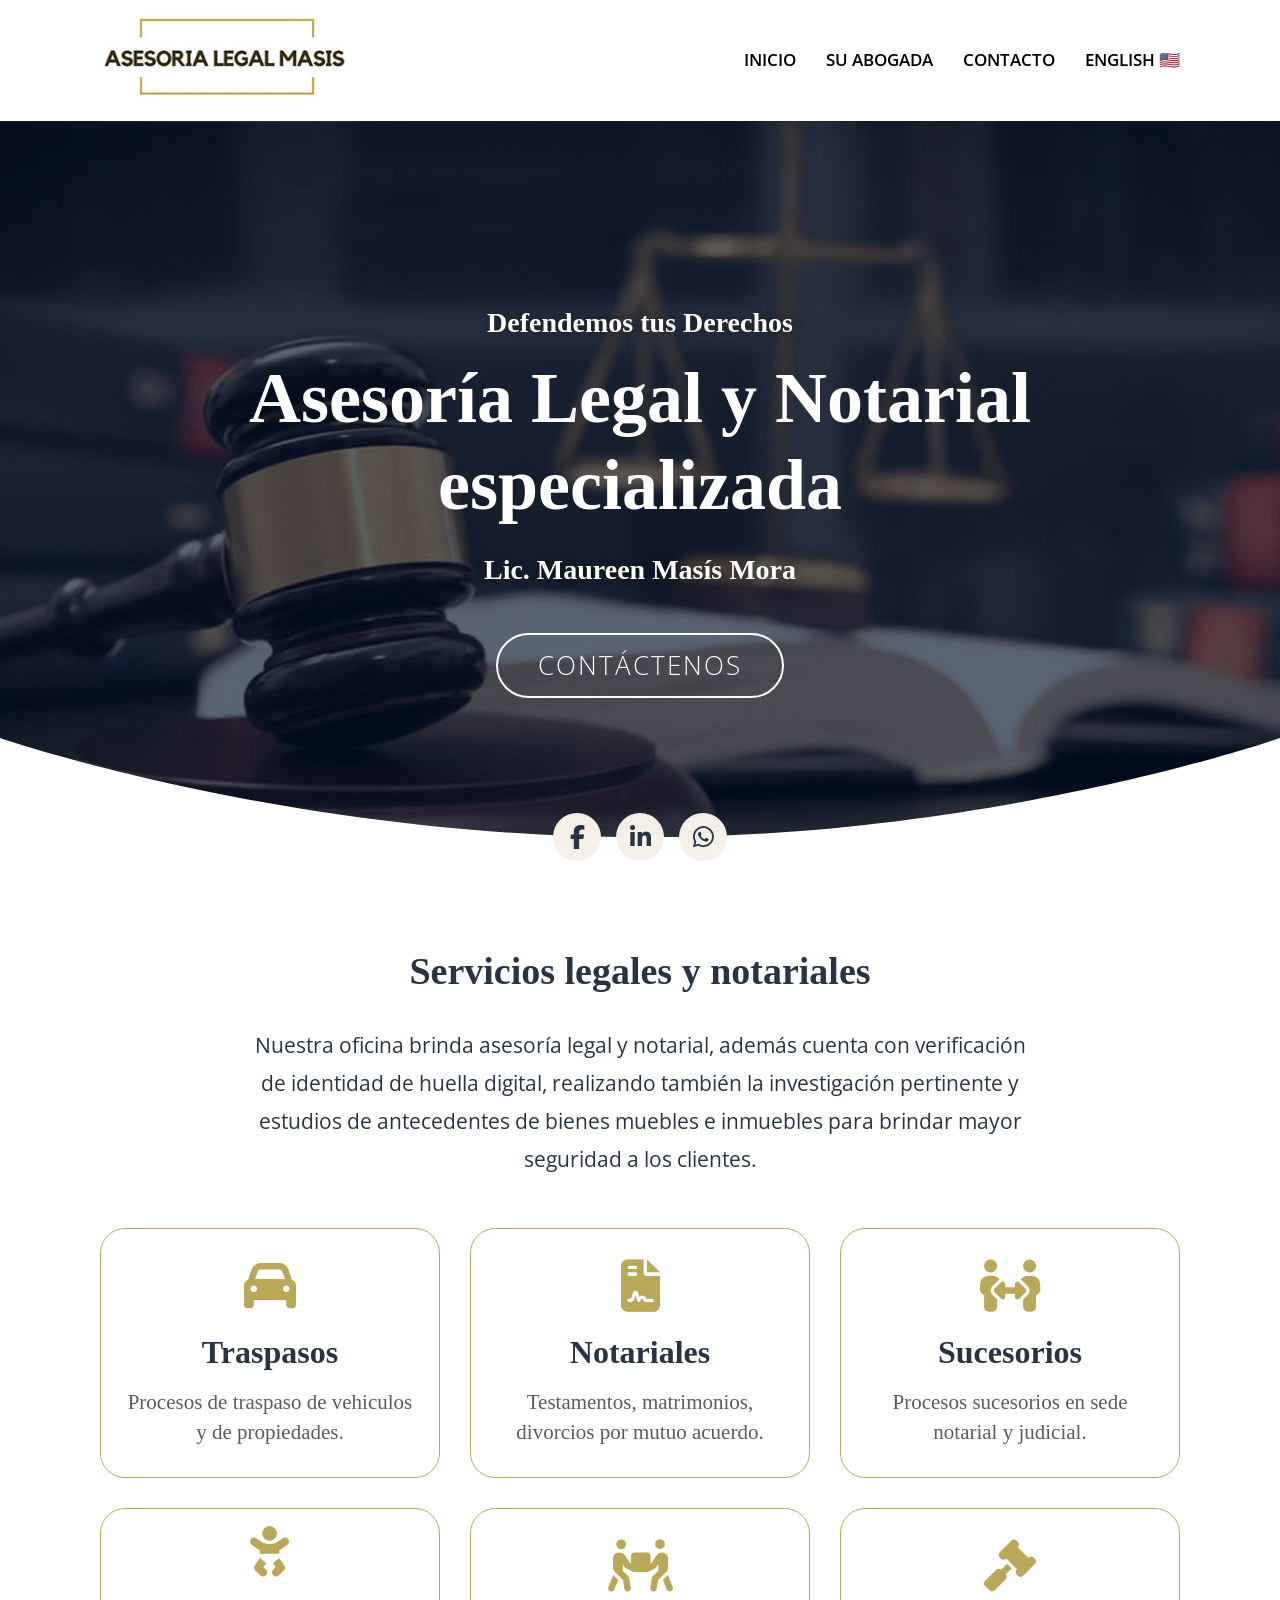
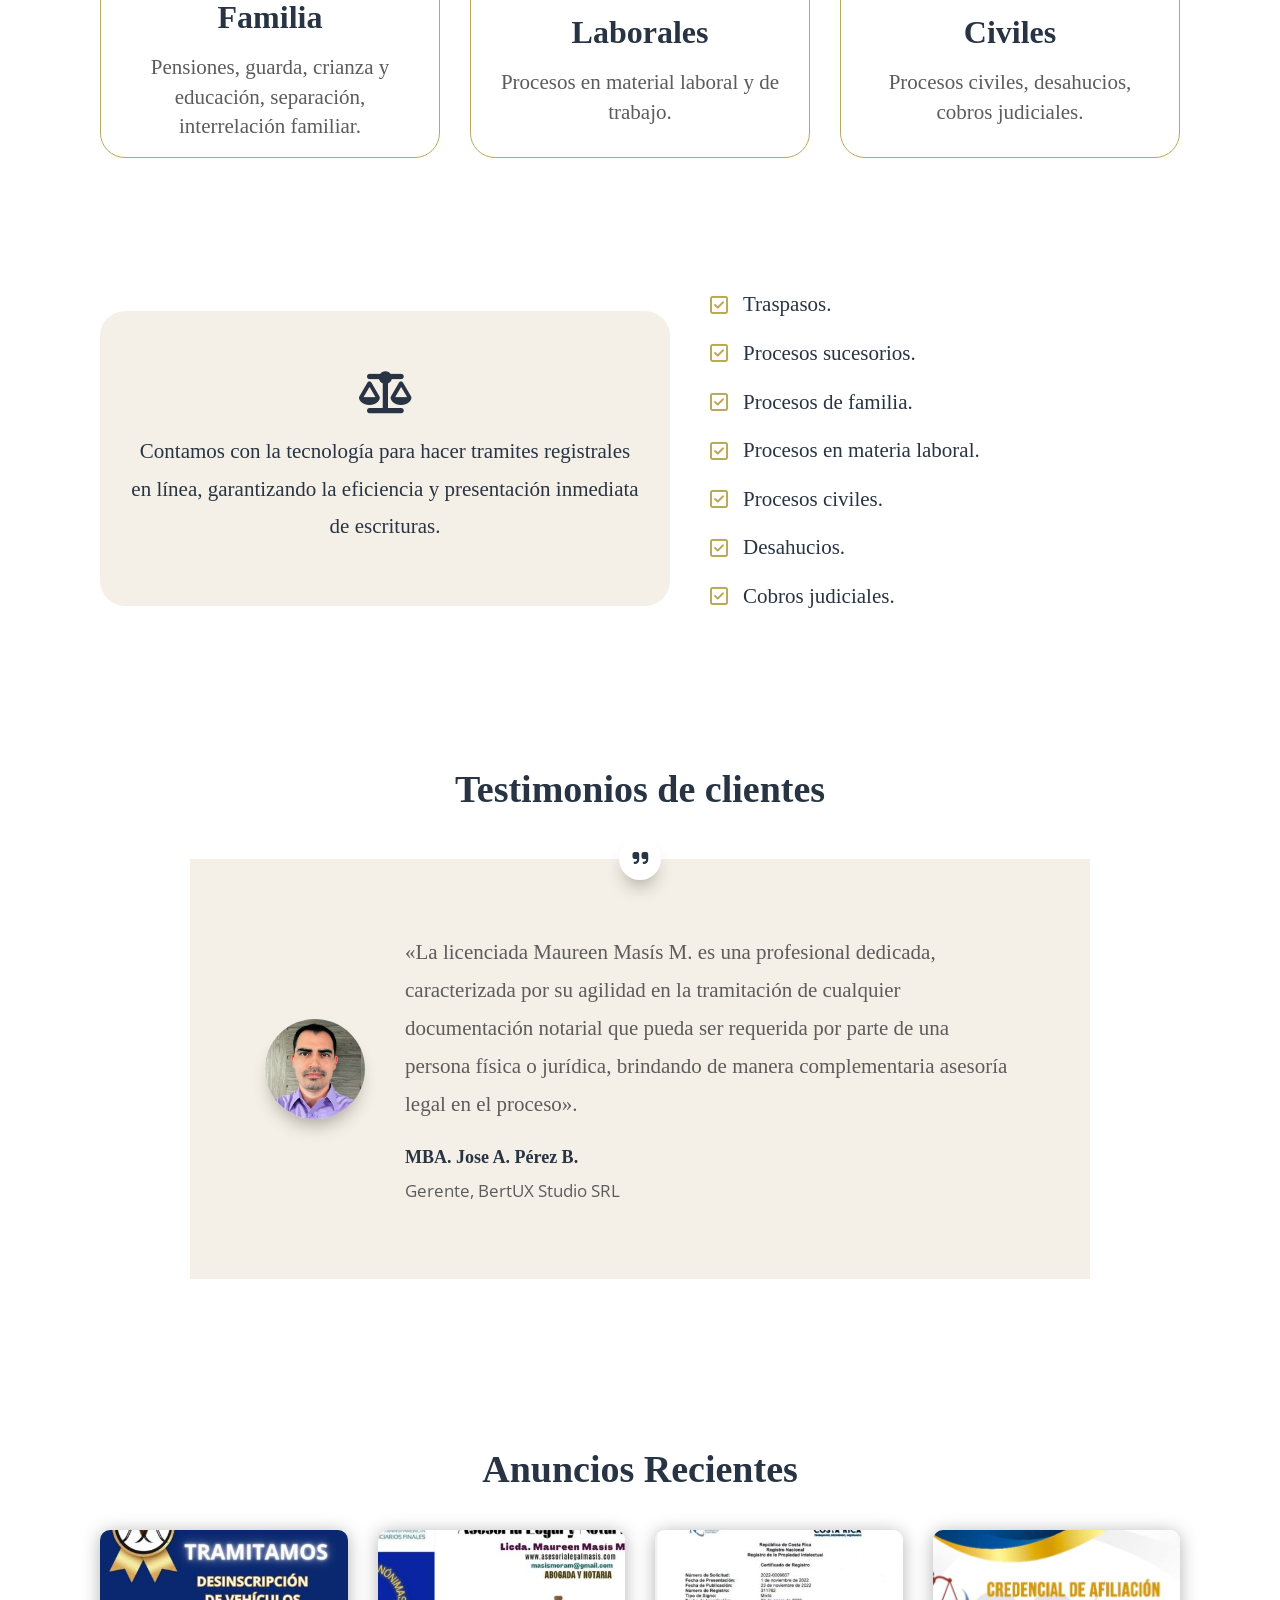
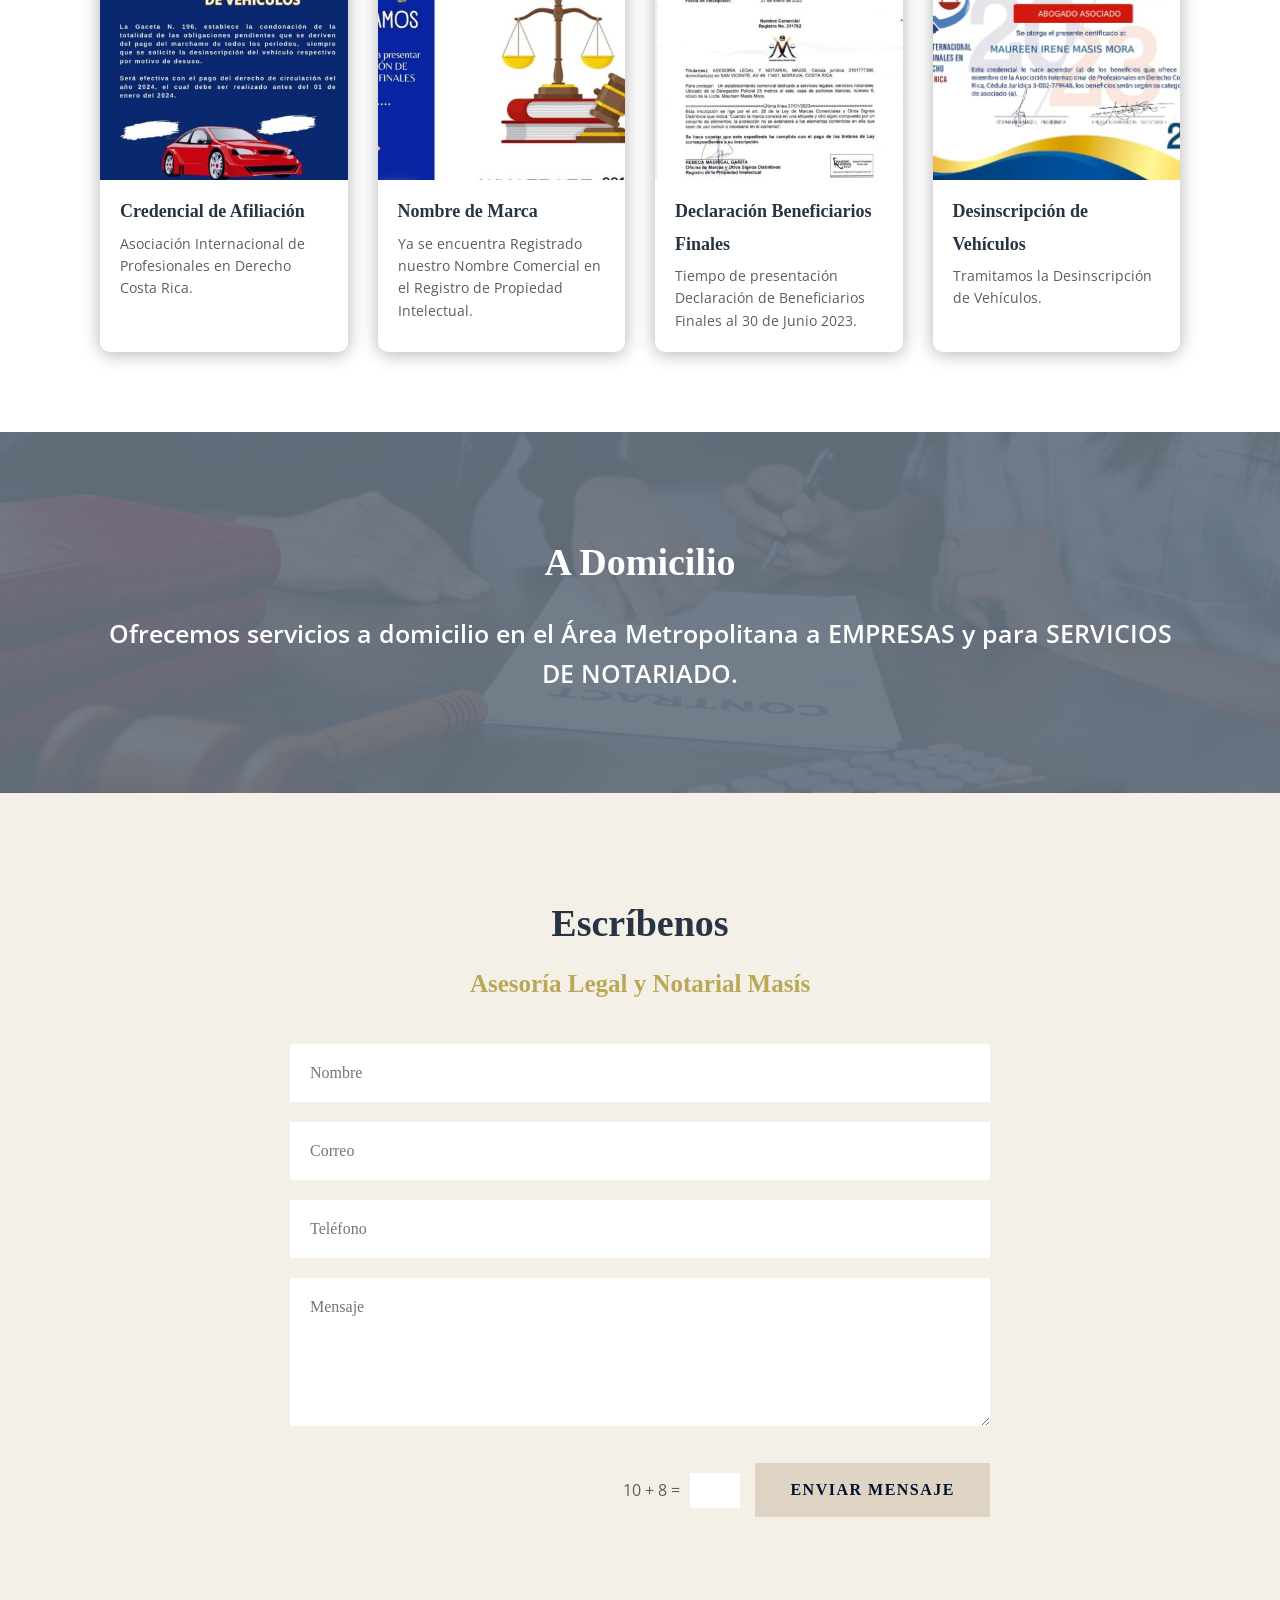
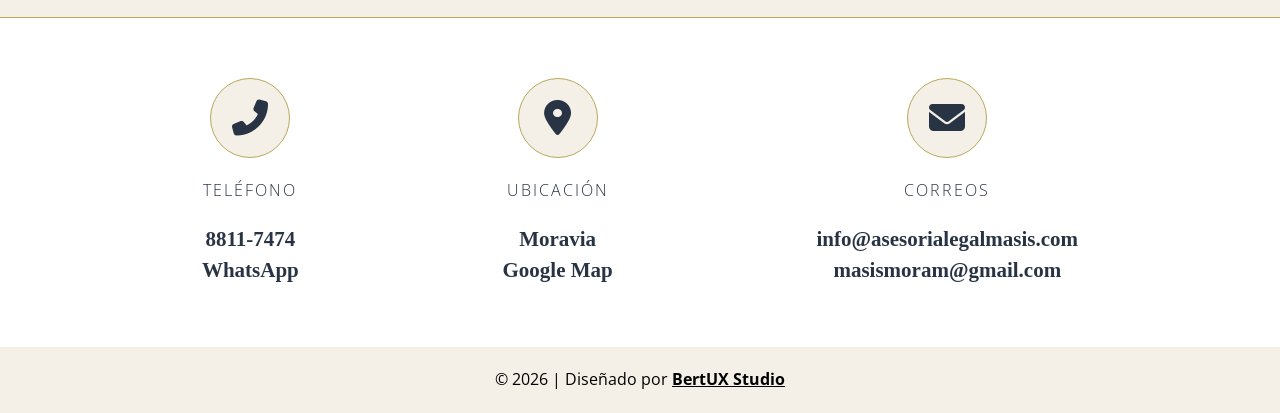
==== index.html @ 52bde2b3 "Add files via upload" ====
<!DOCTYPE html>

<html lang="es">

<head>
  <meta charset="utf-8" />
  <meta content="width=device-width, initial-scale=1.0" name="viewport" />
  <title>Asesoría Legal y Notarial Masís</title>
  <!-- Google Fonts -->
  <link href="https://fonts.googleapis.com" rel="preconnect" />
  <link crossorigin="" href="https://fonts.gstatic.com" rel="preconnect" />
  <link
    href="https://fonts.googleapis.com/css2?family=Georgia:ital,wght@0,400;0,700;1,400&amp;family=Open+Sans:wght@300;400;600;700&amp;display=swap"
    rel="stylesheet" />
  <!-- FontAwesome -->
  <link href="https://cdnjs.cloudflare.com/ajax/libs/font-awesome/6.4.0/css/all.min.css" rel="stylesheet" />
  <!-- Custom CSS -->
  <link href="css/style.css?v=2.0" rel="stylesheet" />
</head>

<body class="lang-active-es">
  <header class="site-header">
    <div class="container header-container">
      <a class="logo" href="#">
        <img alt="Logo Asesoría Legal Masís" src="assets/logo_menu.png" />
      </a>
      <button class="mobile-menu-toggle"><i class="fas fa-bars"></i></button>
      <nav class="main-nav">
        <ul>
          <li><a class="lang-es" href="index.html">INICIO</a><a class="lang-en" href="index.html"
              style="display:none;">HOME</a></li>
          <li><a class="lang-es" href="abogados.html">SU ABOGADA</a><a class="lang-en" href="abogados.html"
              style="display:none;">YOUR LAWYER</a></li>
          <li><a class="lang-es" href="contacto.html">CONTACTO</a><a class="lang-en" href="contacto.html"
              style="display:none;">CONTACT</a></li>
          <li><a href="#" id="lang-toggle">ENGLISH 🇺🇸</a></li>
        </ul>
      </nav>
    </div>
  </header>
  <main>
    <!-- Hero Section -->
    <section class="hero-section" id="inicio"
      style="background-image: linear-gradient(180deg, rgba(0, 19, 46, 0.65) 0%, rgba(0, 19, 46, 0.65) 100%), url('assets/fondo_legal_01.png');">
      <div class="container hero-content">
        <h2 class="hero-subtitle lang-es">Defendemos tus Derechos</h2>
        <h2 class="hero-subtitle lang-en" style="display:none;">We Defend Your Rights</h2>
        <h1 class="hero-title lang-es">Asesoría Legal y Notarial<br />especializada</h1>
        <h1 class="hero-title lang-en" style="display:none;">Specialized Legal and Notary<br />Advice</h1>
        <h3 class="hero-lawyer">Lic. Maureen Masís Mora</h3>
        <a class="btn btn-hero lang-es" href="#contacto">CONTÁCTENOS</a>
        <a class="btn btn-hero lang-en" href="#contacto" style="display:none;">CONTACT US</a>
      </div>
      <div class="curved-divider">
        <svg preserveaspectratio="none" viewbox="0 0 1280 140" xmlns="http://www.w3.org/2000/svg">
          <path d="M1280 140V0S993.46 140 640 139 0 0 0 0v140z" fill="#ffffff"></path>
        </svg>
      </div>
    </section>
    <!-- Social Media Bar -->
    <section class="social-bar">
      <div class="container">
        <div class="social-links">
          <a class="social-circle" href="https://www.facebook.com/asesorialegalmasis/" target="_blank"><i
              class="fab fa-facebook-f"></i></a>
          <a class="social-circle" href="https://www.linkedin.com/in/maureen-masis-520822199" target="_blank"><i
              class="fab fa-linkedin-in"></i></a>
          <a class="social-circle" href="https://wa.me/50688117474" target="_blank"><i class="fab fa-whatsapp"></i></a>
        </div>
      </div>
    </section>
    <!-- Services Section -->
    <section class="services-section" id="servicios">
      <div class="container">
        <div class="services-intro">
          <h2 class="section-title text-center lang-es">Servicios legales y notariales</h2>
          <h2 class="section-title text-center lang-en" style="display:none;">Legal and Notary Services</h2>
          <p class="section-desc text-center lang-es">Nuestra oficina brinda asesoría legal y notarial, además cuenta
            con verificación de identidad de huella digital, realizando también la investigación pertinente y estudios
            de antecedentes de bienes muebles e inmuebles para brindar mayor seguridad a los clientes.</p>
          <p class="section-desc text-center lang-en" style="display:none;">Our office provides legal and notary advice,
            also featuring fingerprint identity verification, as well as conducting relevant investigations and
            background checks on movable and immovable properties to provide greater security to our clients.</p>
        </div>
        <div class="flip-grid">
          <!-- Card 1 -->
          <div class="flip-card">
            <div class="flip-card-inner">
              <div class="flip-card-front">
                <i class="fas fa-car gold-icon"></i>
                <h3 class="lang-es">Traspasos</h3>
                <h3 class="lang-en" style="display:none;">Transfers</h3>
                <p class="lang-es">Procesos de traspaso de vehiculos y de propiedades.</p>
                <p class="lang-en" style="display:none;">Vehicle and property transfer processes.</p>
              </div>
              <div class="flip-card-back">
                <a class="btn btn-solicitar lang-es" href="#contacto">Solicitar</a>
                <a class="btn btn-solicitar lang-en" href="#contacto" style="display:none;">Request</a>
              </div>
            </div>
          </div>
          <!-- Card 2 -->
          <div class="flip-card">
            <div class="flip-card-inner">
              <div class="flip-card-front">
                <i class="fas fa-file-contract gold-icon"></i>
                <h3 class="lang-es">Notariales</h3>
                <h3 class="lang-en" style="display:none;">Notary</h3>
                <p class="lang-es">Testamentos, matrimonios, divorcios por mutuo acuerdo.</p>
                <p class="lang-en" style="display:none;">Wills, marriages, mutual agreement divorces.</p>
              </div>
              <div class="flip-card-back">
                <a class="btn btn-solicitar lang-es" href="#contacto">Solicitar</a>
                <a class="btn btn-solicitar lang-en" href="#contacto" style="display:none;">Request</a>
              </div>
            </div>
          </div>
          <!-- Card 3 -->
          <div class="flip-card">
            <div class="flip-card-inner">
              <div class="flip-card-front">
                <i class="fas fa-people-arrows gold-icon"></i>
                <h3 class="lang-es">Sucesorios</h3>
                <h3 class="lang-en" style="display:none;">Succession</h3>
                <p class="lang-es">Procesos sucesorios en sede notarial y judicial.</p>
                <p class="lang-en" style="display:none;">Succession processes in notary and judicial headquarters.</p>
              </div>
              <div class="flip-card-back">
                <a class="btn btn-solicitar lang-es" href="#contacto">Solicitar</a>
                <a class="btn btn-solicitar lang-en" href="#contacto" style="display:none;">Request</a>
              </div>
            </div>
          </div>
          <!-- Card 4 -->
          <div class="flip-card">
            <div class="flip-card-inner">
              <div class="flip-card-front">
                <i class="fas fa-baby gold-icon"></i>
                <h3 class="lang-es">Familia</h3>
                <h3 class="lang-en" style="display:none;">Family</h3>
                <p class="lang-es">Pensiones, guarda, crianza y educación, separación, interrelación familiar.</p>
                <p class="lang-en" style="display:none;">Alimony, custody, upbringing and education, separation, family
                  interrelation.</p>
              </div>
              <div class="flip-card-back">
                <a class="btn btn-solicitar lang-es" href="#contacto">Solicitar</a>
                <a class="btn btn-solicitar lang-en" href="#contacto" style="display:none;">Request</a>
              </div>
            </div>
          </div>
          <!-- Card 5 -->
          <div class="flip-card">
            <div class="flip-card-inner">
              <div class="flip-card-front">
                <i class="fas fa-people-carry gold-icon"></i>
                <h3 class="lang-es">Laborales</h3>
                <h3 class="lang-en" style="display:none;">Labor</h3>
                <p class="lang-es">Procesos en material laboral y de trabajo.</p>
                <p class="lang-en" style="display:none;">Processes in labor and work matters.</p>
              </div>
              <div class="flip-card-back">
                <a class="btn btn-solicitar lang-es" href="#contacto">Solicitar</a>
                <a class="btn btn-solicitar lang-en" href="#contacto" style="display:none;">Request</a>
              </div>
            </div>
          </div>
          <!-- Card 6 -->
          <div class="flip-card">
            <div class="flip-card-inner">
              <div class="flip-card-front">
                <i class="fas fa-gavel gold-icon"></i>
                <h3 class="lang-es">Civiles</h3>
                <h3 class="lang-en" style="display:none;">Civil</h3>
                <p class="lang-es">Procesos civiles, desahucios, cobros judiciales.</p>
                <p class="lang-en" style="display:none;">Civil processes, evictions, judicial collections.</p>
              </div>
              <div class="flip-card-back">
                <a class="btn btn-solicitar lang-es" href="#contacto">Solicitar</a>
                <a class="btn btn-solicitar lang-en" href="#contacto" style="display:none;">Request</a>
              </div>
            </div>
          </div>
        </div>
      </div>
    </section>
    <!-- Tech Section -->
    <section class="tech-section">
      <div class="container tech-container">
        <div class="tech-card">
          <i class="fas fa-balance-scale"></i>
          <p class="lang-es">Contamos con la tecnología para hacer tramites registrales en línea, garantizando la
            eficiencia y presentación inmediata de escrituras.</p>
          <p class="lang-en" style="display:none;">We have the technology to make online registration procedures,
            guaranteeing efficiency and immediate presentation of deeds.</p>
        </div>
        <div class="tech-list">
          <ul>
            <li><i class="far fa-check-square"></i> <span class="lang-es">Traspasos.</span><span class="lang-en"
                style="display:none;">Transfers.</span></li>
            <li><i class="far fa-check-square"></i> <span class="lang-es">Procesos sucesorios.</span><span
                class="lang-en" style="display:none;">Succession processes.</span></li>
            <li><i class="far fa-check-square"></i> <span class="lang-es">Procesos de familia.</span><span
                class="lang-en" style="display:none;">Family processes.</span></li>
            <li><i class="far fa-check-square"></i> <span class="lang-es">Procesos en materia laboral.</span><span
                class="lang-en" style="display:none;">Labor processes.</span></li>
            <li><i class="far fa-check-square"></i> <span class="lang-es">Procesos civiles.</span><span class="lang-en"
                style="display:none;">Civil processes.</span></li>
            <li><i class="far fa-check-square"></i> <span class="lang-es">Desahucios.</span><span class="lang-en"
                style="display:none;">Evictions.</span></li>
            <li><i class="far fa-check-square"></i> <span class="lang-es">Cobros judiciales.</span><span class="lang-en"
                style="display:none;">Judicial collections.</span></li>
          </ul>
        </div>
      </div>
    </section>
    <!-- Testimonial Section -->
    <section class="testimonial-section" id="abogada">
      <h2 class="section-title text-center lang-es">Testimonios de clientes</h2>
      <h2 class="section-title text-center lang-en" style="display:none;">Client Testimonials</h2>
      <div class="container">
        <div class="testimonial-wrapper">
          <div class="quote-icon"><i class="fas fa-quote-right"></i></div>
          <div class="testimonial-content">
            <img alt="Jose A. Pérez B." class="testimonial-img" src="assets/testimonio_01.png" />
            <div class="testimonial-text-box">
              <p class="testimonial-text lang-es">«La licenciada Maureen Masís M. es una profesional dedicada,
                caracterizada por su agilidad en la tramitación de cualquier documentación notarial que pueda ser
                requerida por parte de una persona física o jurídica, brindando de manera complementaria asesoría legal
                en el proceso».</p>
              <p class="testimonial-text lang-en" style="display:none;">«Lawyer Maureen Masís M. is a dedicated
                professional, characterized by her agility in processing any notary documentation that may be required
                by a natural or legal person, providing complementary legal advice in the process».</p>
              <div class="testimonial-author">
                <h4>MBA. Jose A. Pérez B.</h4>
                <p class="lang-es">Gerente, BertUX Studio SRL</p>
                <p class="lang-en" style="display:none;">Manager, BertUX Studio SRL</p>
              </div>
            </div>
          </div>
        </div>
      </div>
    </section>
    <!-- Recientes Section -->
    <section class="recientes-section">
      <h2 class="section-title text-center lang-es">Anuncios Recientes</h2>
      <h2 class="section-title text-center lang-en" style="display:none;">Recent Announcements</h2>
      <div class="container">
        <div class="recientes-grid">
          <div class="reciente-card">
            <div class="reciente-img">
              <img alt="Credencial" src="assets/facebook_20231024-400x516.jpg" />
            </div>
            <h4 class="lang-es">Credencial de Afiliación</h4>
            <h4 class="lang-en" style="display:none;">Affiliation Credential</h4>
            <p class="lang-es">Asociación Internacional de Profesionales en Derecho Costa Rica.</p>
            <p class="lang-en" style="display:none;">International Association of Law Professionals Costa Rica.</p>
          </div>
          <div class="reciente-card">
            <div class="reciente-img">
              <img alt="Marca" src="assets/facebook_20230516-400x516.jpg" />
            </div>
            <h4 class="lang-es">Nombre de Marca</h4>
            <h4 class="lang-en" style="display:none;">Brand Name</h4>
            <p class="lang-es">Ya se encuentra Registrado nuestro Nombre Comercial en el Registro de Propiedad
              Intelectual.</p>
            <p class="lang-en" style="display:none;">Our Commercial Name is already registered in the Intellectual
              Property Registry.</p>
          </div>
          <div class="reciente-card">
            <div class="reciente-img">
              <img alt="Beneficiarios" src="assets/facebook_20230221-400x516.jpg" />
            </div>
            <h4 class="lang-es">Declaración Beneficiarios Finales</h4>
            <h4 class="lang-en" style="display:none;">Final Beneficiaries Declaration</h4>
            <p class="lang-es">Tiempo de presentación Declaración de Beneficiarios Finales al 30 de Junio 2023.</p>
            <p class="lang-en" style="display:none;">Final Beneficiaries Declaration submission time until June 30,
              2023.</p>
          </div>
          <div class="reciente-card">
            <div class="reciente-img">
              <img alt="Vehiculos" src="assets/facebook_20230109.jpg" />
            </div>
            <h4 class="lang-es">Desinscripción de Vehículos</h4>
            <h4 class="lang-en" style="display:none;">Vehicle Deregistration</h4>
            <p class="lang-es">Tramitamos la Desinscripción de Vehículos.</p>
            <p class="lang-en" style="display:none;">We process Vehicle Deregistrations.</p>
          </div>
        </div>
      </div>
    </section>
    <!-- Domicilio Section -->
    <section class="domicilio-section"
      style="background-image: linear-gradient(180deg, rgba(103, 115, 129, 0.92) 0%, rgba(103, 115, 129, 0.92) 100%), url('assets/fondo_legal_02.png');">
      <div class="container text-center">
        <h2 class="domicilio-title lang-es">A Domicilio</h2>
        <h2 class="domicilio-title lang-en" style="display:none;">At Home</h2>
        <p class="domicilio-subtitle lang-es">Ofrecemos servicios a domicilio en el Área Metropolitana a EMPRESAS y para
          SERVICIOS DE NOTARIADO.</p>
        <p class="domicilio-subtitle lang-en" style="display:none;">We offer home services in the Metropolitan Area to
          COMPANIES and for NOTARY SERVICES.</p>
      </div>
    </section>
    <!-- Contact Section -->
    <section class="contact-section" id="contacto">
      <div class="container contact-container">
        <div class="contact-form-wrapper">
          <h2 class="contact-title lang-es">Escríbenos</h2>
          <h2 class="contact-title lang-en" style="display:none;">Write Us</h2>
          <h3 class="contact-subtitle lang-es">Asesoría Legal y Notarial Masís</h3>
          <h3 class="contact-subtitle lang-en" style="display:none;">Legal and Notary Advice Masís</h3>
          <form action="#" class="contact-form" method="POST" style="display: flex; flex-direction: column; gap: 20px;">
            <div class="form-group">
              <input type="text" id="input-name" class="lang-input" placeholder="Nombre" required
                style="width:100%; padding:20px; border:none; font-family:var(--font-headings); font-size:16px; background: white;">
            </div>
            <div class="form-group">
              <input type="email" id="input-email" class="lang-input" placeholder="Correo" required
                style="width:100%; padding:20px; border:none; font-family:var(--font-headings); font-size:16px; background: white;">
            </div>
            <div class="form-group">
              <input type="tel" id="input-phone" class="lang-input" placeholder="Teléfono"
                style="width:100%; padding:20px; border:none; font-family:var(--font-headings); font-size:16px; background: white;">
            </div>
            <div class="form-group">
              <textarea id="input-message" class="lang-input" placeholder="Mensaje" required rows="6"
                style="width:100%; padding:20px; border:none; font-family:var(--font-headings); font-size:16px; resize:vertical; background: white;"></textarea>
            </div>

            <div
              style="display: flex; justify-content: flex-end; align-items: center; gap: 15px; margin-top: 10px; flex-wrap: wrap;">
              <div
                style="display: flex; align-items: center; gap: 10px; font-family: var(--font-body); color: var(--text-gray); font-size: 16px;">
                <span>10 + 8 =</span>
                <input type="text" style="width:50px; padding:10px; border:none; background: white;">
              </div>
              <button type="submit" class="lang-es"
                style="background-color: #dfd3c3; color: var(--primary); font-weight: 800; font-family: var(--font-headings); text-transform: uppercase; letter-spacing: 1.5px; padding: 18px 35px; border: none; cursor: pointer; transition: all 0.3s; font-size: 16px;">ENVIAR
                MENSAJE</button>
              <button type="submit" class="lang-en"
                style="display:none; background-color: #dfd3c3; color: var(--primary); font-weight: 800; font-family: var(--font-headings); text-transform: uppercase; letter-spacing: 1.5px; padding: 18px 35px; border: none; cursor: pointer; transition: all 0.3s; font-size: 16px;">SEND
                MESSAGE</button>
            </div>
          </form>
        </div>
      </div>
    </section>
  </main>
  <footer class="site-footer">
    <div class="container footer-grid">
      <div class="footer-widget text-center">
        <div class="widget-icon-bg"><i class="fas fa-phone-alt widget-icon"></i></div>
        <h4 class="lang-es">Teléfono</h4>
        <h4 class="lang-en" style="display:none;">Phone</h4>
        <p>8811-7474</p>
        <p><a href="https://api.whatsapp.com/send/?phone=%2B50688117474" target="_blank">WhatsApp</a></p>
      </div>
      <div class="footer-widget text-center">
        <div class="widget-icon-bg"><i class="fas fa-map-marker-alt widget-icon"></i></div>
        <h4 class="lang-es">Ubicación</h4>
        <h4 class="lang-en" style="display:none;">Location</h4>
        <p>Moravia</p>
        <p><a href="https://goo.gl/maps/QkNcrQAiK9fP6KB16" target="_blank">Google Map</a></p>
      </div>
      <div class="footer-widget text-center">
        <div class="widget-icon-bg"><i class="fas fa-envelope widget-icon"></i></div>
        <h4 class="lang-es">Correos</h4>
        <h4 class="lang-en" style="display:none;">Emails</h4>
        <p><a href="mailto:info@asesorialegalmasis.com">info@asesorialegalmasis.com</a></p>
        <p><a href="mailto:masismoram@gmail.com">masismoram@gmail.com</a></p>
      </div>
    </div>
    <div class="footer-bottom">
      <p class="lang-es">© 2026 | Diseñado por <strong><a href="https://bertux.net/" target="_blank">BertUX
            Studio</a></strong></p>
      <p class="lang-en" style="display:none;">© 2026 | Designed by <strong><a href="https://bertux.net/"
            target="_blank">BertUX Studio</a></strong></p>
    </div>
  </footer>
  <!-- Interactive Scripts -->
  <script>
    // Language Toggle Script
    if (document.getElementById('lang-toggle')) {
      document.getElementById('lang-toggle').addEventListener('click', function (e) {
        e.preventDefault();
        let isEs = !document.body.classList.contains('lang-active-en');
        if (!isEs) {
          // Switch to ES
          document.body.classList.remove('lang-active-en');
          document.querySelectorAll('.lang-es').forEach(el => el.style.display = '');
          document.querySelectorAll('.lang-en').forEach(el => el.style.display = 'none');
          this.innerText = 'ENGLISH 🇺🇸';
          if (document.getElementById('input-name')) {
            document.getElementById('input-name').placeholder = "Nombre";
            document.getElementById('input-email').placeholder = "Correo";
            document.getElementById('input-phone').placeholder = "Teléfono";
            document.getElementById('input-message').placeholder = "Mensaje";
          }
        } else {
          // Switch to EN
          document.body.classList.add('lang-active-en');
          document.querySelectorAll('.lang-es').forEach(el => el.style.display = 'none');
          document.querySelectorAll('.lang-en').forEach(el => el.style.display = '');
          this.innerText = 'ESPAÑOL 🇨🇷';
          if (document.getElementById('input-name')) {
            document.getElementById('input-name').placeholder = "Name";
            document.getElementById('input-email').placeholder = "Email";
            document.getElementById('input-phone').placeholder = "Phone";
            document.getElementById('input-message').placeholder = "Message";
          }
        }
      });
    }

    // Mobile Menu Toggle
    if (document.querySelector('.mobile-menu-toggle')) {
      document.querySelector('.mobile-menu-toggle').addEventListener('click', function () {
        let nav = document.querySelector('.main-nav');
        if (nav.style.display === 'flex') {
          nav.style.display = 'none';
        } else {
          nav.style.display = 'flex';
          nav.style.flexDirection = 'column';
        }
      });
    }
  </script>

  <!-- Botpress Chatbot Integration -->
  <script src="https://cdn.botpress.cloud/webchat/v1/inject.js"></script>
  <script>
    window.botpressWebChat.init({
      "botId": "50e93897-408a-4933-91b3-4f9380905e32",
      "clientId": "50e93897-408a-4933-91b3-4f9380905e32",
      "hostUrl": "https://cdn.botpress.cloud/webchat/v1",
      "messagingUrl": "https://messaging.botpress.cloud",
      "webhookId": "50e93897-408a-4933-91b3-4f9380905e32",
      "showPoweredBy": false,
      "startConversationOnAppStart": true,
      "avatarUrl": "https://asesorialegalmasis.com/wp-content/uploads/2023/10/Asistente_Masis_IA.png",
      "botName": "Hunter Lead",
      "language": "auto"
    });
  </script>
</body>

</html>
---- css/style.css ----
/* CSS Limpio Clónico Asesoría Legal Masís */

:root {
  --primary: #00132e;
  --gold: #b9a858;
  --bg-light: #f5f0e7;
  /* Color crema de fondos */
  --text-dark: #283444;
  --text-gray: #5C5C5C;
  --white: #ffffff;
  --font-headings: 'Georgia', serif;
  --font-body: 'Open Sans', sans-serif;
  --box-shadow: 0 10px 30px rgba(0, 0, 0, 0.05);
}

* {
  margin: 0;
  padding: 0;
  box-sizing: border-box;
}

body {
  font-family: var(--font-body);
  color: var(--text-dark);
  line-height: 1.6;
  background-color: var(--white);
  overflow-x: hidden;
}

a {
  text-decoration: none;
  color: var(--gold);
  transition: all 0.3s ease;
}

ul {
  list-style: none;
}

/* Typography */
h1,
h2,
h3,
h4,
h5,
h6 {
  font-family: var(--font-headings);
  font-weight: 700;
  color: var(--text-dark);
}

.text-center {
  text-align: center;
}

.container {
  width: 90%;
  max-width: 1080px;
  margin: 0 auto;
}

.section-title {
  font-size: clamp(28px, 4vw, 38px);
  margin-bottom: 30px;
  font-weight: 800;
  color: var(--text-dark);
}

/* Button */
.btn {
  display: inline-block;
  padding: 12px 30px;
  font-family: var(--font-body);
  font-weight: 600;
  text-transform: uppercase;
  letter-spacing: 2px;
  cursor: pointer;
  text-align: center;
  border: 2px solid transparent;
  transition: all 0.3s;
}

.btn-hero {
  border-radius: 100px;
  background-color: transparent;
  color: var(--white);
  border-color: var(--white);
  font-size: 26px;
  font-weight: 300;
  padding: 10px 40px;
}

.btn-hero:hover {
  background-color: rgba(255, 255, 255, 0.1);
}

.btn-secondary {
  background-color: #ddccb8;
  color: var(--text-dark);
  border-color: transparent;
  border-radius: 0;
  font-family: var(--font-headings);
  font-weight: 900;
  letter-spacing: 2px;
  padding: 15px 40px;
}

.btn-secondary:hover {
  background-color: var(--gold);
  color: var(--white);
}

.btn-solicitar {
  background-color: var(--gold);
  color: var(--white);
  border-radius: 25px;
  font-size: 19px;
  padding: 10px 30px;
  text-transform: none;
  font-family: var(--font-body);
  letter-spacing: 0;
}

.btn-solicitar:hover {
  opacity: 0.8;
}

/* Header */
.site-header {
  background-color: var(--white);
  box-shadow: 0 1px 0 rgba(0, 0, 0, 0.1);
  position: sticky;
  top: 0;
  z-index: 1000;
  padding: 10px 0;
}

.header-container {
  display: flex;
  justify-content: space-between;
  align-items: center;
}

.logo img {
  max-width: 250px;
  height: auto;
}

.main-nav ul {
  display: flex;
  gap: 30px;
}

.main-nav a {
  color: #000;
  font-weight: 600;
  font-size: 17px;
  position: relative;
  padding-bottom: 5px;
}

.main-nav a::after {
  content: '';
  position: absolute;
  width: 0;
  height: 3px;
  bottom: 0;
  left: 50%;
  background-color: var(--gold);
  transition: all 0.3s ease-out;
  transform: translateX(-50%);
}

.main-nav a:hover::after {
  width: 100%;
}

.mobile-menu-toggle {
  display: none;
  background: none;
  border: none;
  font-size: 24px;
  color: var(--gold);
  cursor: pointer;
}

/* Hero Section */
.hero-section {
  position: relative;
  background-size: cover;
  background-position: center;
  padding: 180px 0 140px;
  text-align: center;
  color: var(--white);
}

.hero-subtitle {
  font-size: 28px;
  font-weight: 600;
  margin-bottom: 10px;
  color: var(--white);
  text-shadow: 0 0 0.3em rgba(0, 0, 0, 0.4);
}

.hero-title {
  font-family: var(--font-headings);
  font-size: clamp(40px, 6vw, 72px);
  margin-bottom: 20px;
  color: var(--white);
  line-height: 1.2;
  font-weight: 700;
}

.hero-lawyer {
  font-size: 28px;
  font-weight: 600;
  margin-bottom: 40px;
  color: var(--white);
  text-shadow: 0 0 0.3em rgba(0, 0, 0, 0.4);
}

.curved-divider {
  position: absolute;
  bottom: 0;
  left: 0;
  width: 100%;
  overflow: hidden;
  line-height: 0;
}

.curved-divider svg {
  display: block;
  width: 100%;
  height: 100px;
}

/* Social Bar */
.social-bar {
  padding: 0;
  text-align: center;
  margin-top: -25px;
  /* Pull it slightly into the curve */
  position: relative;
  z-index: 2;
}

.social-links {
  display: flex;
  justify-content: center;
  gap: 15px;
}

.social-circle {
  display: flex;
  align-items: center;
  justify-content: center;
  width: 48px;
  height: 48px;
  border-radius: 50%;
  background-color: var(--bg-light);
  color: var(--text-dark);
  font-size: 24px;
  text-decoration: none;
  transition: all 0.3s;
}

.social-circle:hover {
  background-color: var(--gold);
  color: var(--white);
}

/* Services */
.services-section {
  padding: 80px 0;
}

.services-intro {
  text-align: center;
  max-width: 800px;
  margin: 0 auto 50px;
}

.services-intro h2 {
  font-size: 38px;
  font-weight: 800;
  color: var(--text-dark);
  margin-bottom: 25px;
}

.services-intro p {
  font-size: 21px;
  line-height: 1.8;
}

/* Flip Grid 3 columns */
.flip-grid {
  display: grid;
  grid-template-columns: repeat(3, 1fr);
  gap: 30px;
}

/* Exact clone of Divi Flipboxes */
.flip-card {
  background-color: transparent;
  width: 100%;
  height: 250px;
  perspective: 1000px;
}

.flip-card-inner {
  position: relative;
  width: 100%;
  height: 100%;
  text-align: center;
  transition: transform 0.6s;
  transform-style: preserve-3d;
}

.flip-card:hover .flip-card-inner {
  transform: rotateY(180deg);
}

.flip-card-front,
.flip-card-back {
  position: absolute;
  width: 100%;
  height: 100%;
  backface-visibility: hidden;
  border-radius: 25px;
  display: flex;
  flex-direction: column;
  justify-content: center;
  align-items: center;
  padding: 20px;
}

.flip-card-front {
  background-color: var(--white);
  border: 1px solid var(--gold);
  color: var(--text-gray);
}

.flip-card-back {
  background-color: var(--bg-light);
  transform: rotateY(180deg);
  border: none;
}

.gold-icon {
  font-size: 52px;
  color: var(--gold);
  margin-bottom: 15px;
}

.flip-card-front h3 {
  font-size: 32px;
  font-family: var(--font-headings);
  font-weight: 700;
  color: var(--text-dark);
  margin-bottom: 10px;
}

.flip-card-front p {
  font-size: 21px;
  line-height: 1.4;
  color: var(--text-gray);
  font-family: var(--font-headings);
}

/* Tech Section */
.tech-section {
  padding: 50px 0;
}

.tech-container {
  display: flex;
  flex-wrap: wrap;
  gap: 40px;
  align-items: center;
}

.tech-card {
  flex: 1 1 400px;
  background-color: var(--bg-light);
  border-radius: 25px;
  padding: 60px 30px;
  text-align: center;
}

.tech-card i {
  font-size: 42px;
  color: var(--text-dark);
  margin-bottom: 20px;
}

.tech-card p {
  font-size: 21px;
  line-height: 1.8;
  font-family: var(--font-headings);
}

.tech-list {
  flex: 1 1 300px;
}

.tech-list ul li {
  font-size: 21px;
  color: var(--text-dark);
  font-family: var(--font-headings);
  margin-bottom: 15px;
  display: flex;
  align-items: center;
  gap: 15px;
}

.tech-list ul li i {
  color: var(--gold);
  font-size: 21px;
}

/* Testimonial Section */
.testimonial-section {
  padding: 80px 0;
  background-color: var(--white);
}

.testimonial-wrapper {
  background-color: var(--bg-light);
  max-width: 900px;
  margin: 40px auto 0;
  padding: 75px;
  border-radius: 0;
  /* originally just a rectangle block */
  position: relative;
  text-align: left;
}

.quote-icon {
  position: absolute;
  top: -21px;
  left: 50%;
  transform: translateX(-50%);
  background-color: var(--white);
  color: var(--text-dark);
  width: 42px;
  height: 42px;
  display: flex;
  align-items: center;
  justify-content: center;
  border-radius: 50%;
  font-size: 18px;
  box-shadow: 0 12px 18px -6px rgba(0, 0, 0, 0.3);
}

.testimonial-content {
  display: flex;
  gap: 40px;
  align-items: center;
}

.testimonial-img {
  width: 100px;
  height: 100px;
  border-radius: 50%;
  box-shadow: 0 12px 18px -6px rgba(0, 0, 0, 0.3);
  object-fit: cover;
}

.testimonial-text-box {
  flex: 1;
}

.testimonial-text {
  font-family: var(--font-headings);
  font-size: 21px;
  line-height: 1.8;
  color: var(--text-gray);
  margin-bottom: 20px;
}

.testimonial-author h4 {
  font-size: 18px;
  font-family: var(--font-headings);
  margin-bottom: 5px;
}

.testimonial-author p {
  font-size: 17px;
  color: var(--text-gray);
}

/* Recientes Section */
.recientes-section {
  padding: 80px 0;
  background-color: var(--white);
}

.recientes-grid {
  display: grid;
  grid-template-columns: repeat(4, 1fr);
  gap: 30px;
}

.reciente-card {
  border-radius: 10px;
  overflow: hidden;
  box-shadow: 0 2px 18px rgba(0, 0, 0, 0.3);
  background-color: var(--white);
  padding: 0 0 20px 0;
  text-align: left;
}

.reciente-img {
  width: 100%;
  height: 250px;
  /* Fixed height for uniformity */
  overflow: hidden;
}

.reciente-img img {
  width: 100%;
  height: 100%;
  object-fit: cover;
}

.reciente-card h4 {
  font-size: 18px;
  line-height: 1.8;
  margin: 15px 20px 5px;
}

.reciente-card p {
  font-size: 14px;
  color: var(--text-gray);
  margin: 0 20px;
}

/* Domicilio Section */
.domicilio-section {
  position: relative;
  background-size: cover;
  background-position: center;
  padding: 100px 0;
  text-align: center;
}

.domicilio-title {
  color: var(--white);
  font-size: 38px;
  font-weight: 800;
  margin-bottom: 20px;
}

.domicilio-subtitle {
  color: var(--white);
  font-size: 25px;
  font-weight: 600;
}

/* Contact Section */
.contact-section {
  background-color: var(--bg-light);
  /* En la web original es color crema abajo, miremos el dump */
  padding: 100px 0;
}

.contact-form-wrapper {
  max-width: 700px;
  margin: 0 auto;
  text-align: center;
}

.contact-title {
  color: var(--text-dark);
  font-size: 38px;
  margin-bottom: 10px;
  font-family: var(--font-headings);
  font-weight: 800;
}

.contact-subtitle {
  color: var(--gold);
  font-size: 25px;
  margin-bottom: 40px;
  font-family: var(--font-headings);
  font-weight: 600;
}

.contact-form {
  display: flex;
  flex-direction: column;
  gap: 20px;
}

.form-group input,
.form-group textarea {
  width: 100%;
  padding: 15px;
  font-family: var(--font-headings);
  font-size: 18px;
  border: none;
  background-color: var(--white);
  color: var(--text-dark);
  border-radius: 0;
}

.form-group input:focus,
.form-group textarea:focus {
  outline: 1px solid var(--text-dark);
}

.math-captcha {
  text-align: right;
  font-family: var(--font-body);
  color: var(--text-gray);
  font-size: 18px;
  display: flex;
  align-items: center;
  justify-content: flex-end;
  gap: 10px;
}

.captcha-input {
  width: 50px;
  padding: 5px;
  border: none;
  background-color: var(--white);
}

.form-submit {
  text-align: right;
}

/* Footer */
.site-footer {
  background-color: var(--white);
  padding: 0;
  border-top: 1px solid var(--gold);
  box-shadow: 0 40px 60px -10px rgba(0, 0, 0, 0.03);
}

.footer-grid {
  display: flex;
  justify-content: space-around;
  padding: 60px 0;
}

.footer-widget {
  text-align: center;
}

.widget-icon-bg {
  background-color: var(--bg-light);
  width: 80px;
  height: 80px;
  border-radius: 40px;
  border: 1px solid var(--gold);
  display: flex;
  align-items: center;
  justify-content: center;
  margin: 0 auto 20px;
}

.widget-icon {
  font-size: 36px;
  color: var(--text-dark);
}

.footer-widget h4 {
  font-family: var(--font-body);
  font-weight: 300;
  text-transform: uppercase;
  font-size: 16px;
  letter-spacing: 2px;
  margin-bottom: 20px;
}

.footer-widget p,
.footer-widget a {
  font-size: 21px;
  color: var(--text-dark);
  font-family: var(--font-headings);
  font-weight: 600;
  line-height: 1.5;
}

.footer-bottom {
  text-align: center;
  padding: 20px 0;
  background-color: var(--bg-light);
}

.footer-bottom p {
  font-size: 16px;
  color: #000;
}

.footer-bottom a {
  color: #000;
  text-decoration: underline;
}

/* Responsive adjustments */
.abogada-img-wrapper {
  overflow: hidden;
  border-radius: 10px;
  box-shadow: 0 15px 30px rgba(0, 0, 0, 0.1);
}

.abogada-img {
  width: 100%;
  max-width: 400px;
  display: block;
  transition: transform 0.4s ease;
}

.abogada-img:hover {
  transform: scale(1.05);
}

@media (max-width: 980px) {
  .flip-grid {
    grid-template-columns: repeat(2, 1fr);
  }

  .recientes-grid {
    grid-template-columns: repeat(2, 1fr);
  }

  .testimonial-content {
    flex-direction: column;
    text-align: center;
  }
}

@media (max-width: 768px) {
  .main-nav {
    display: none;
    position: absolute;
    top: 100%;
    left: 0;
    width: 100%;
    background-color: var(--white);
    padding: 20px;
    box-shadow: 0 10px 10px rgba(0, 0, 0, 0.1);
    flex-direction: column;
  }

  .main-nav.active {
    display: flex;
  }

  .main-nav ul {
    flex-direction: column;
    gap: 15px;
  }

  .mobile-menu-toggle {
    display: block;
  }

  .flip-grid {
    grid-template-columns: 1fr;
  }

  .recientes-grid {
    grid-template-columns: 1fr;
  }

  .footer-grid {
    flex-direction: column;
    gap: 40px;
  }
}

.abogada-img-wrapper.dnxte-style {
  overflow: hidden;
  border-radius: 0;
  /* IMAGEN RECTANGULAR, SIN BORDES REDONDOS */
  box-shadow: 0 5px 20px rgba(0, 0, 0, 0.08);
  /* Sombra más sutil */
  background: var(--white);
}

.abogada-img-wrapper.dnxte-style .abogada-img {
  width: 100%;
  display: block;
  transition: transform 0.5s ease;
}

.abogada-img-wrapper.dnxte-style .dnxte-frame {
  position: absolute;
  top: 15px;
  left: 15px;
  right: 15px;
  bottom: 15px;
  border: 1px solid var(--gold);
  opacity: 0;
  transform: scale(0.9);
  transition: all 0.4s ease;
  pointer-events: none;
  z-index: 2;
}

.abogada-img-wrapper.dnxte-style:hover .dnxte-frame {
  opacity: 1;
  transform: scale(1);
}

.abogada-img-wrapper.dnxte-style:hover .abogada-img {
  transform: scale(1.03);
}

/* Redes Sociales Círculos Fondo Crema */
.social-circle i {
  color: var(--text-dark);
  /* Color gris oscuro */
}
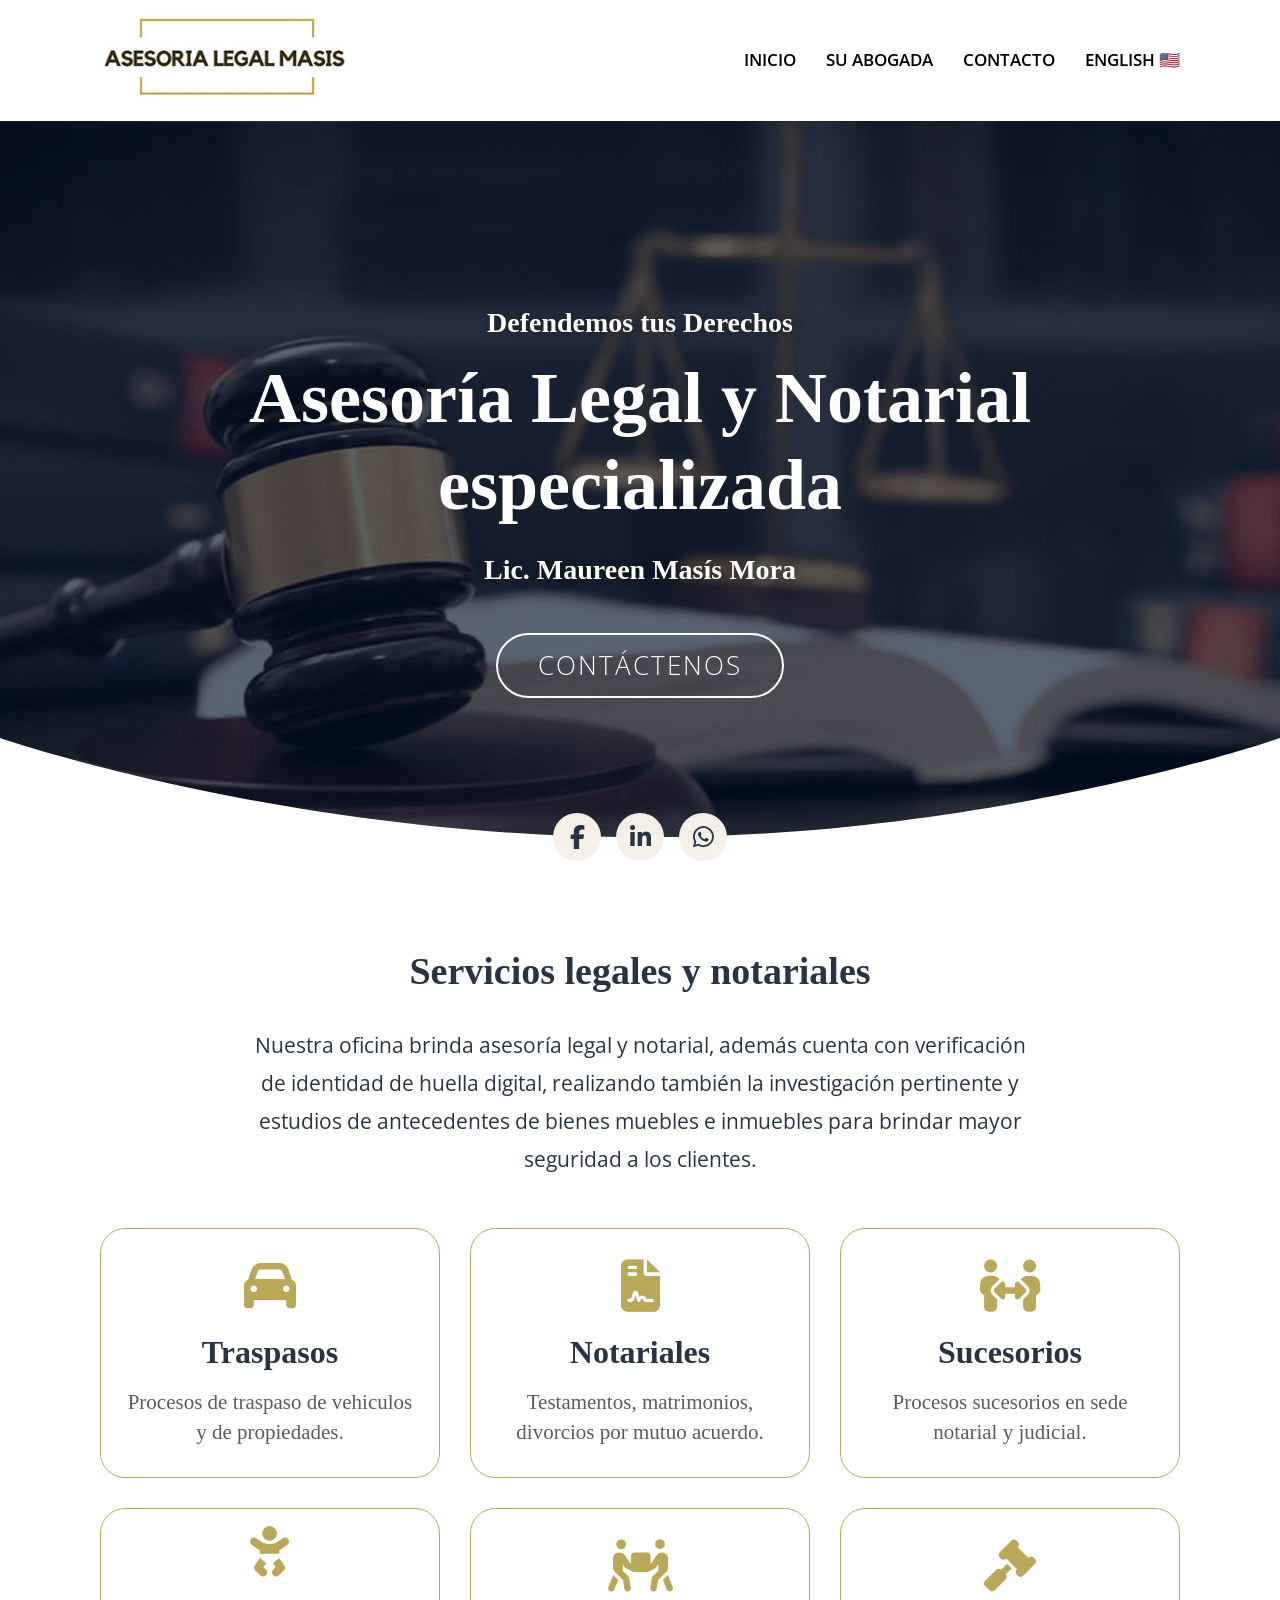
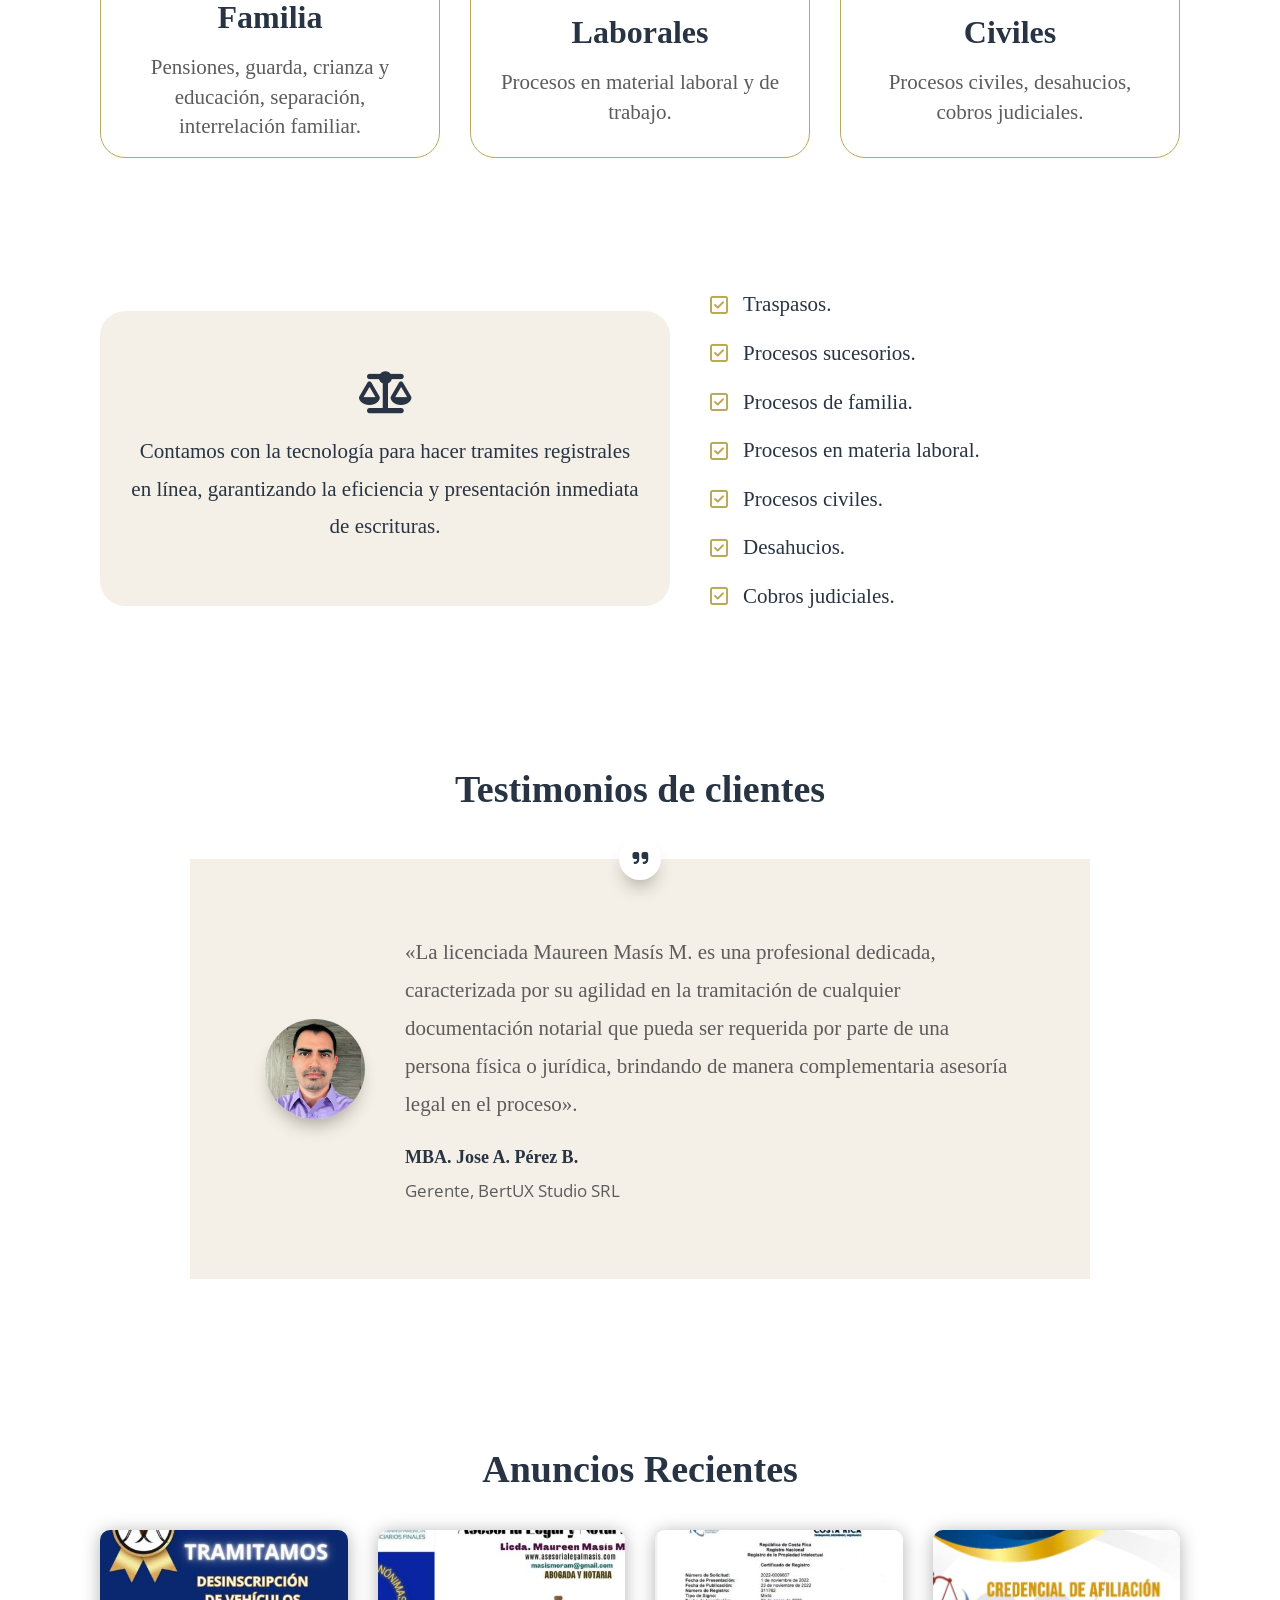
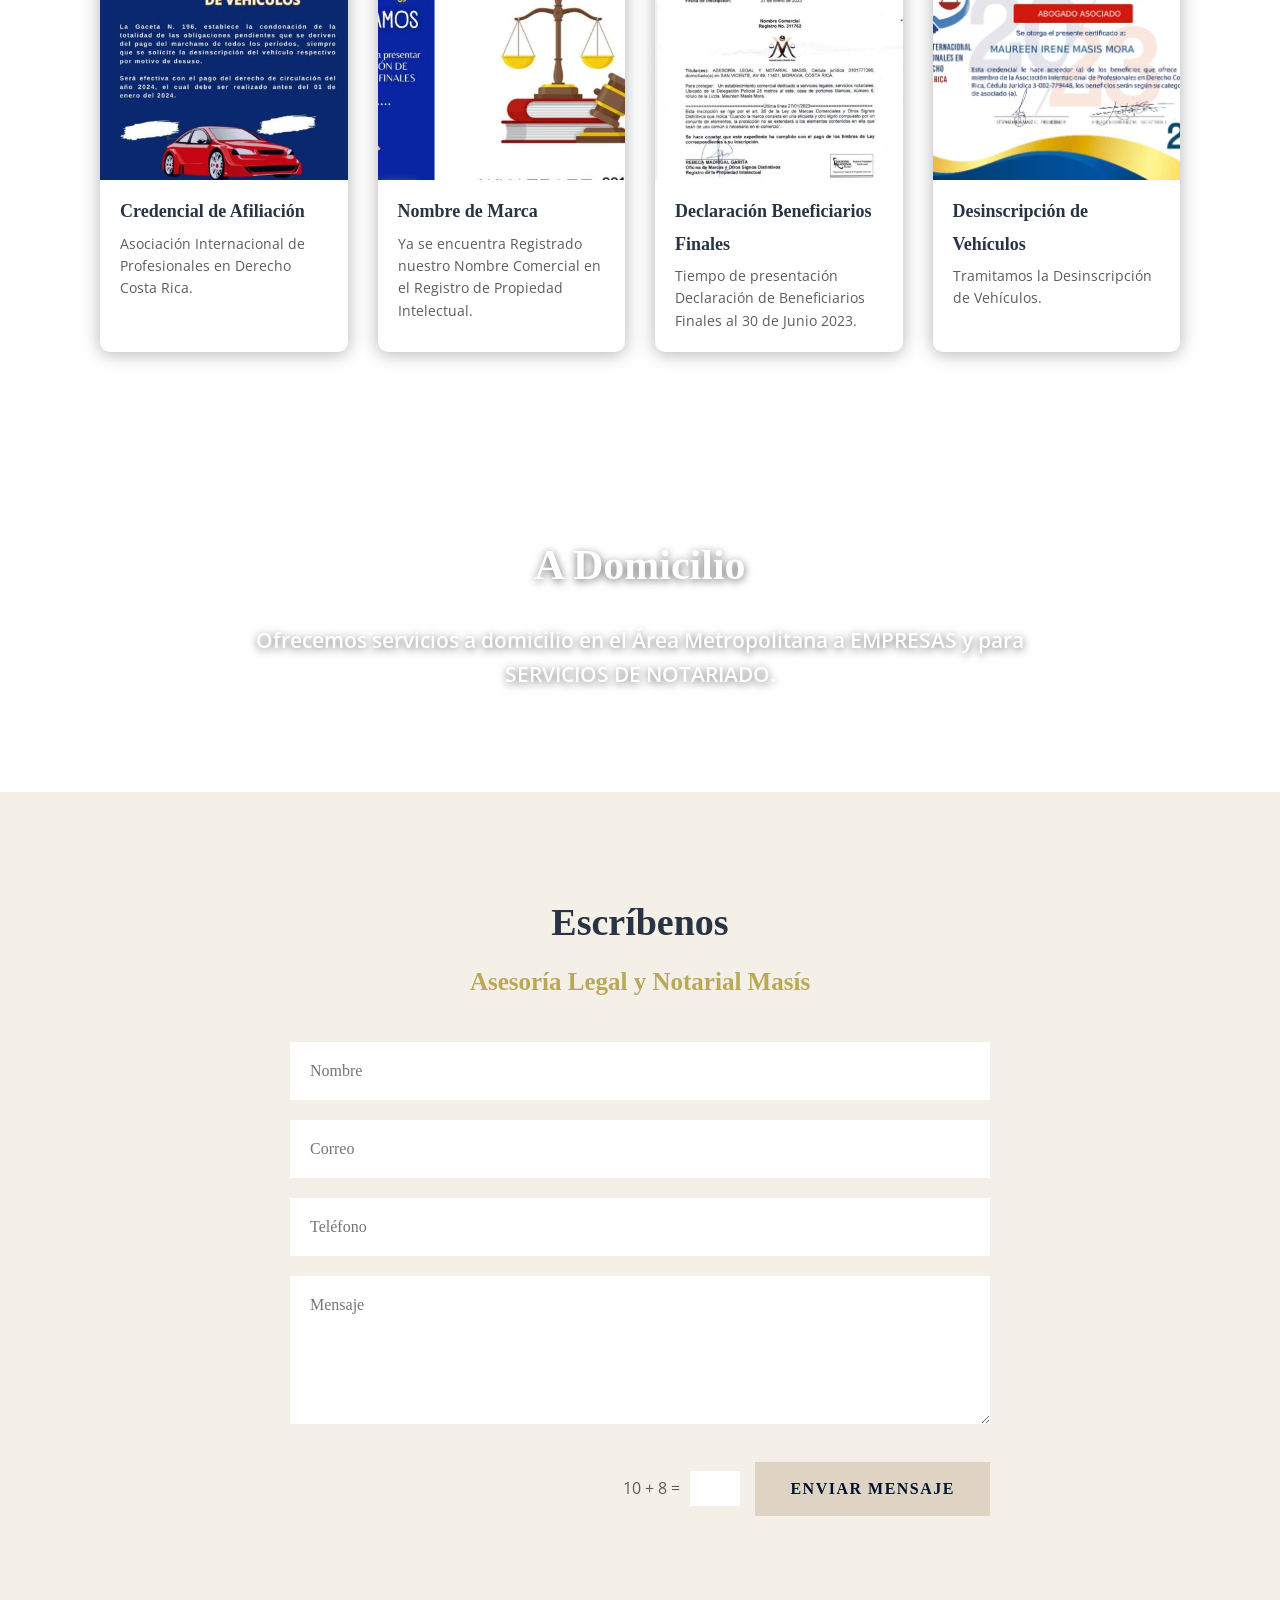
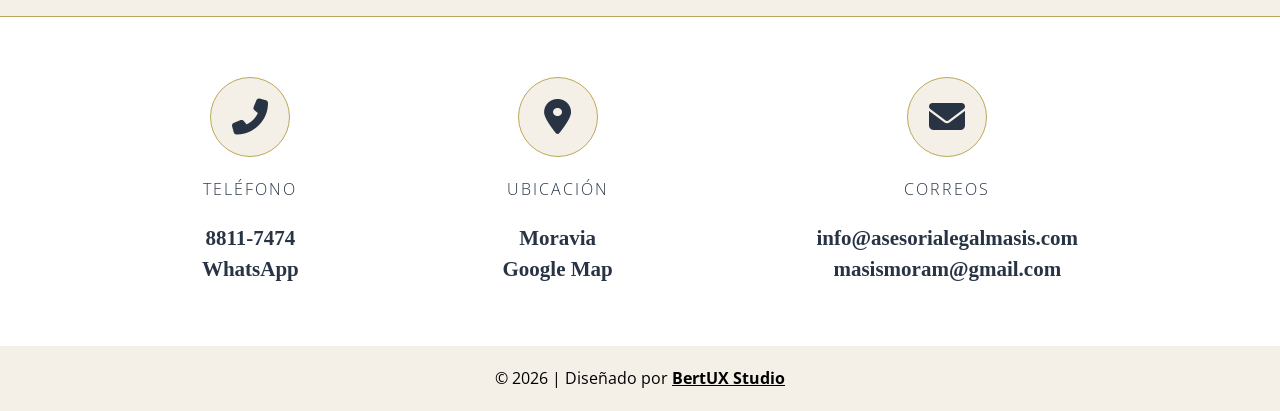
==== commit d185b521: "Add files via upload" ====
--- a/index.html
+++ b/index.html
@@ -290,7 +290,7 @@
     </section>
     <!-- Domicilio Section -->
     <section class="domicilio-section"
-      style="background-image: linear-gradient(180deg, rgba(103, 115, 129, 0.92) 0%, rgba(103, 115, 129, 0.92) 100%), url('assets/fondo_legal_02.png');">
+      style="background-image: linear-gradient(180deg, rgba(0, 19, 46, 0.6) 0%, rgba(0, 19, 46, 0.6) 100%), url('assets/fondo_legal_02.png');">
       <div class="container text-center">
         <h2 class="domicilio-title lang-es">A Domicilio</h2>
         <h2 class="domicilio-title lang-en" style="display:none;">At Home</h2>
--- a/css/style.css
+++ b/css/style.css
@@ -539,22 +539,29 @@
 .domicilio-section {
   position: relative;
   background-size: cover;
-  background-position: center;
+  background-position: center bottom;
+  background-attachment: fixed;
   padding: 100px 0;
   text-align: center;
 }
 
 .domicilio-title {
   color: var(--white);
-  font-size: 38px;
-  font-weight: 800;
-  margin-bottom: 20px;
+  font-family: var(--font-headings);
+  font-size: 42px;
+  font-weight: 700;
+  margin-bottom: 25px;
+  text-shadow: 0px 2px 8px rgba(0, 0, 0, 0.6);
 }
 
 .domicilio-subtitle {
   color: var(--white);
-  font-size: 25px;
+  font-size: 21px;
   font-weight: 600;
+  max-width: 850px;
+  margin: 0 auto;
+  line-height: 1.6;
+  text-shadow: 0px 2px 8px rgba(0, 0, 0, 0.6);
 }
 
 /* Contact Section */
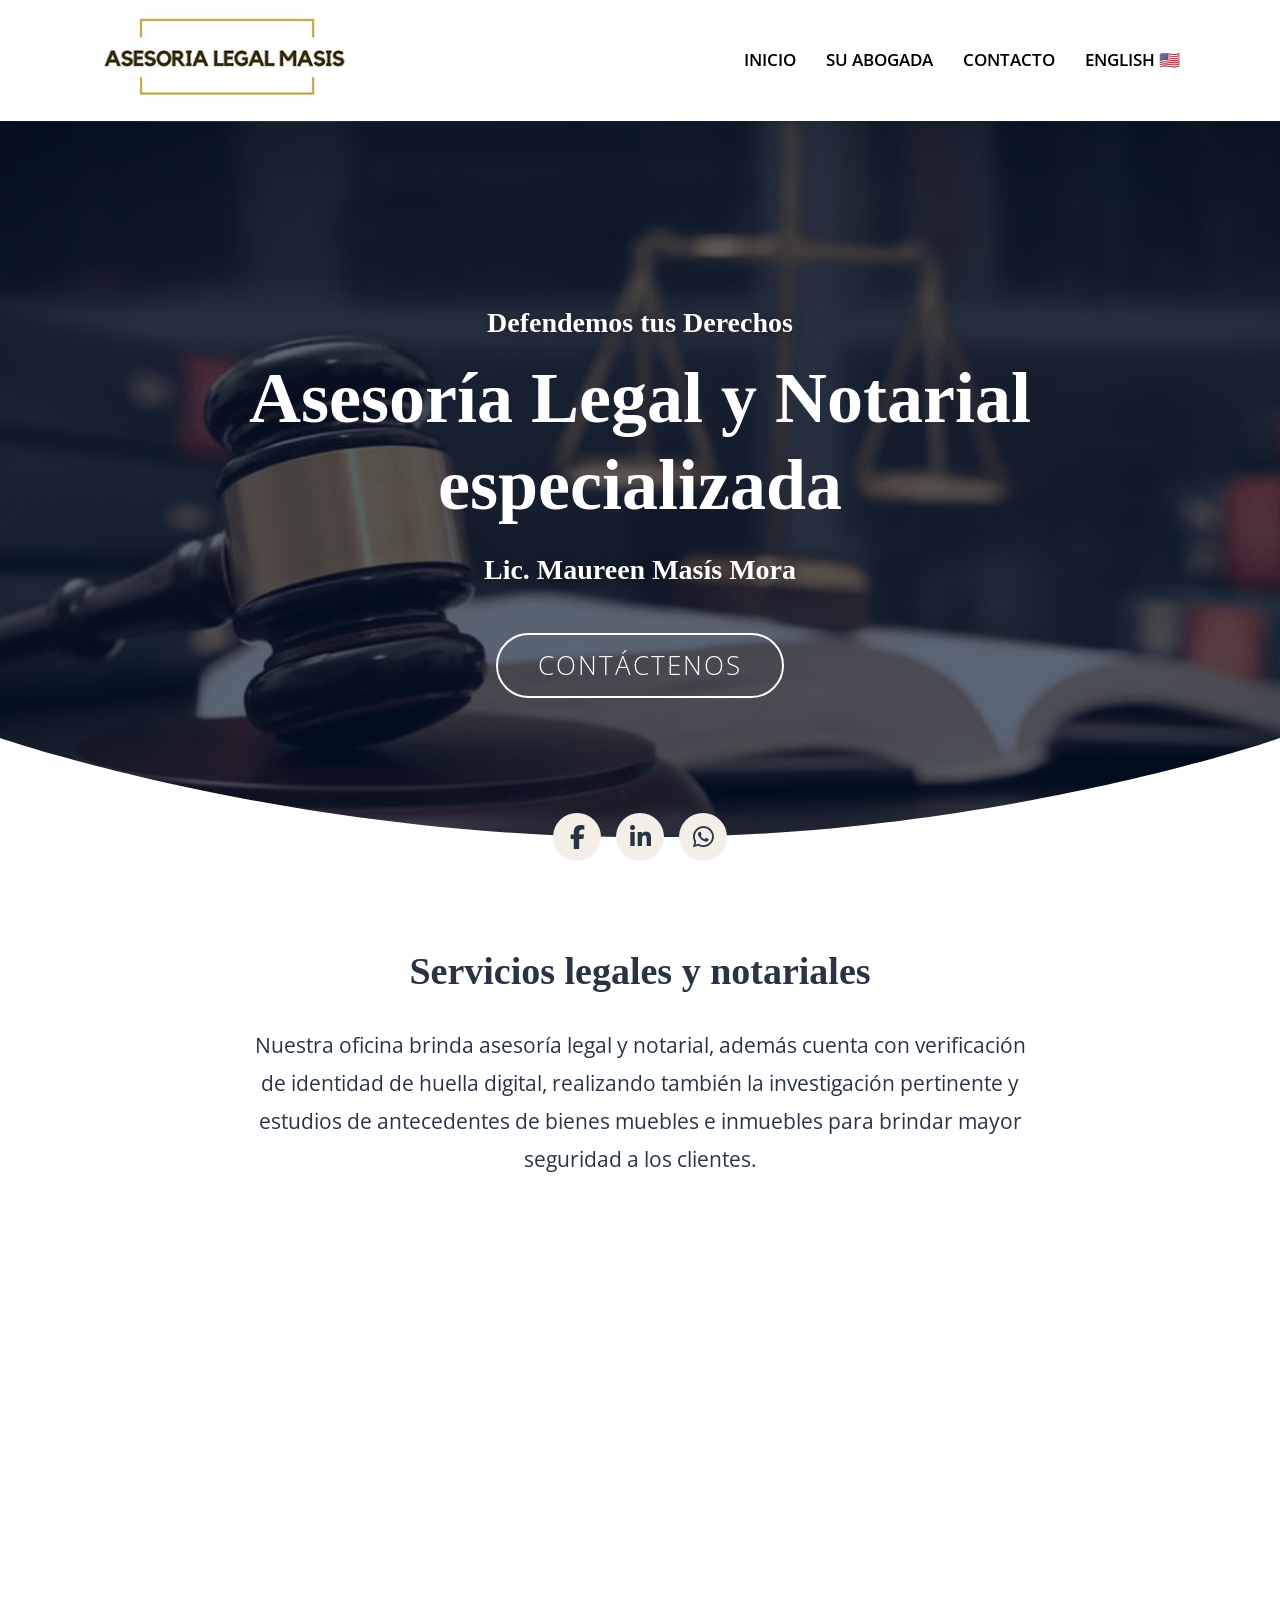
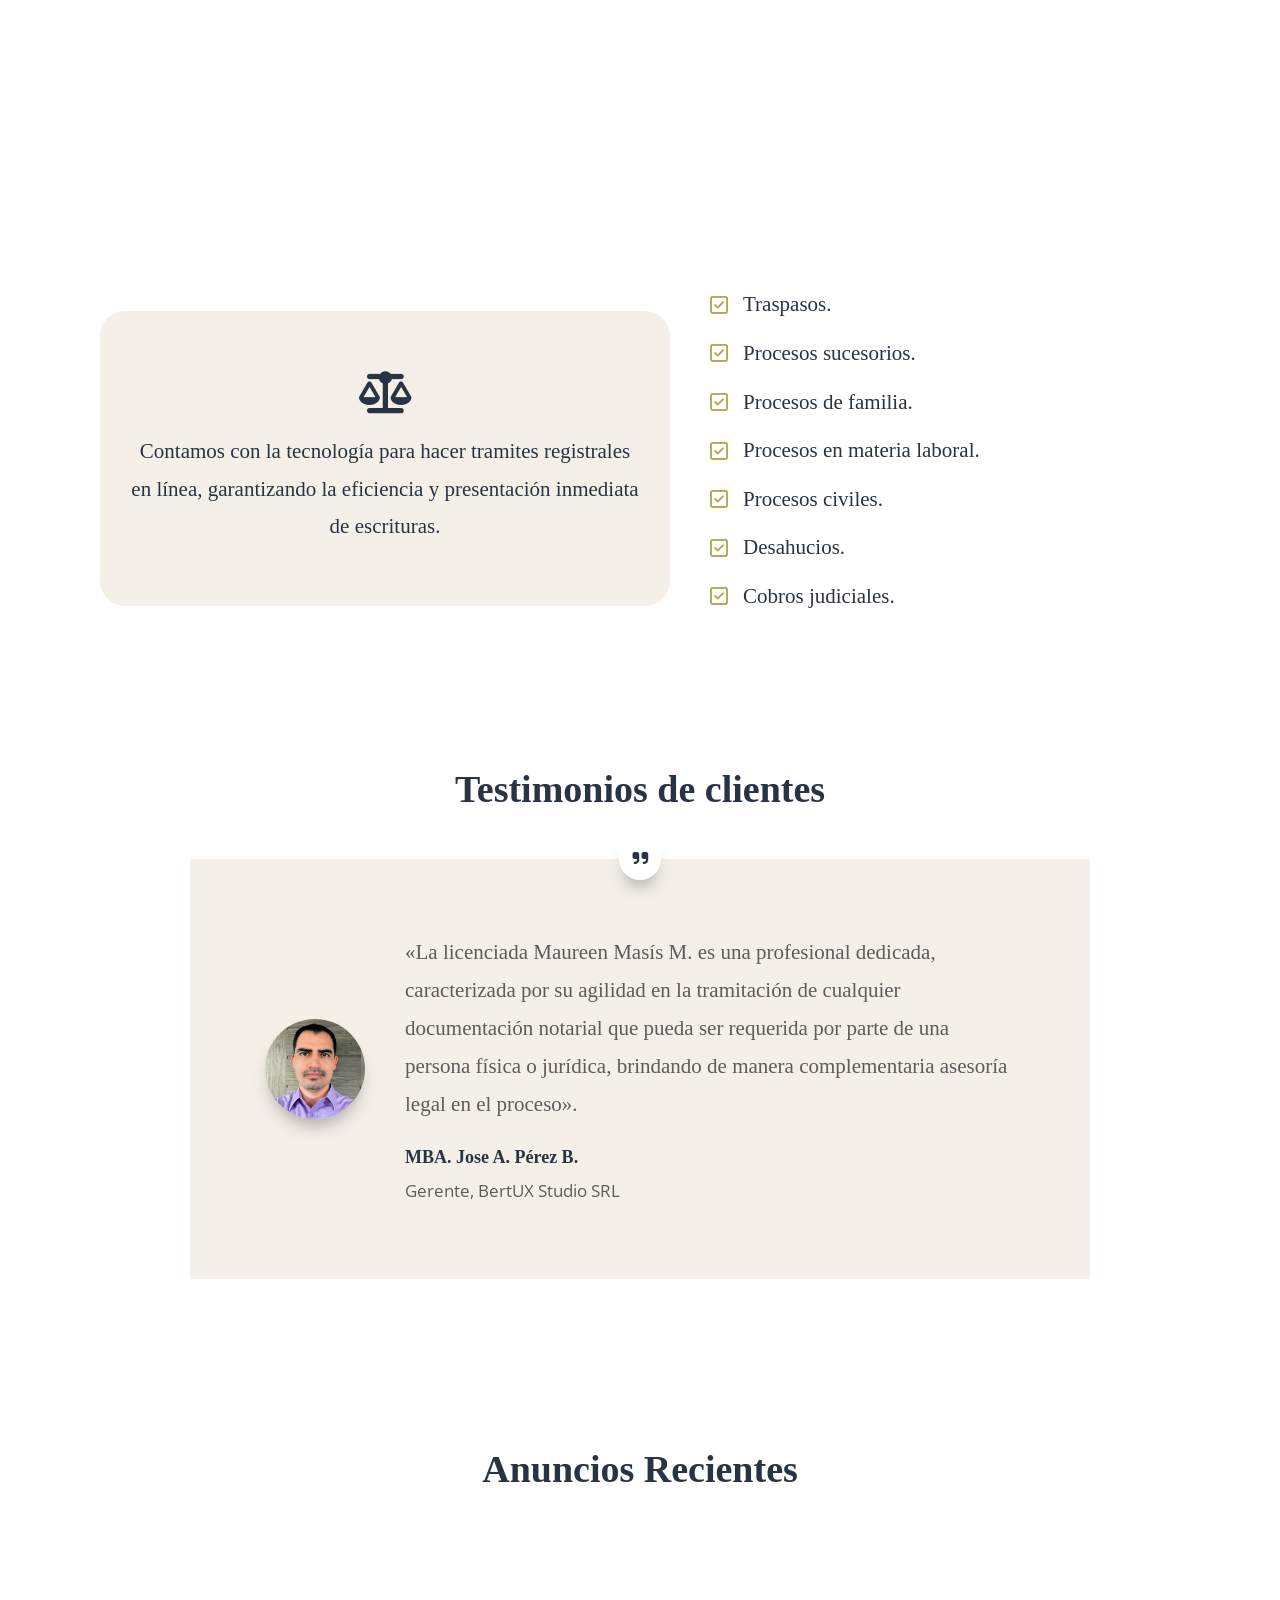
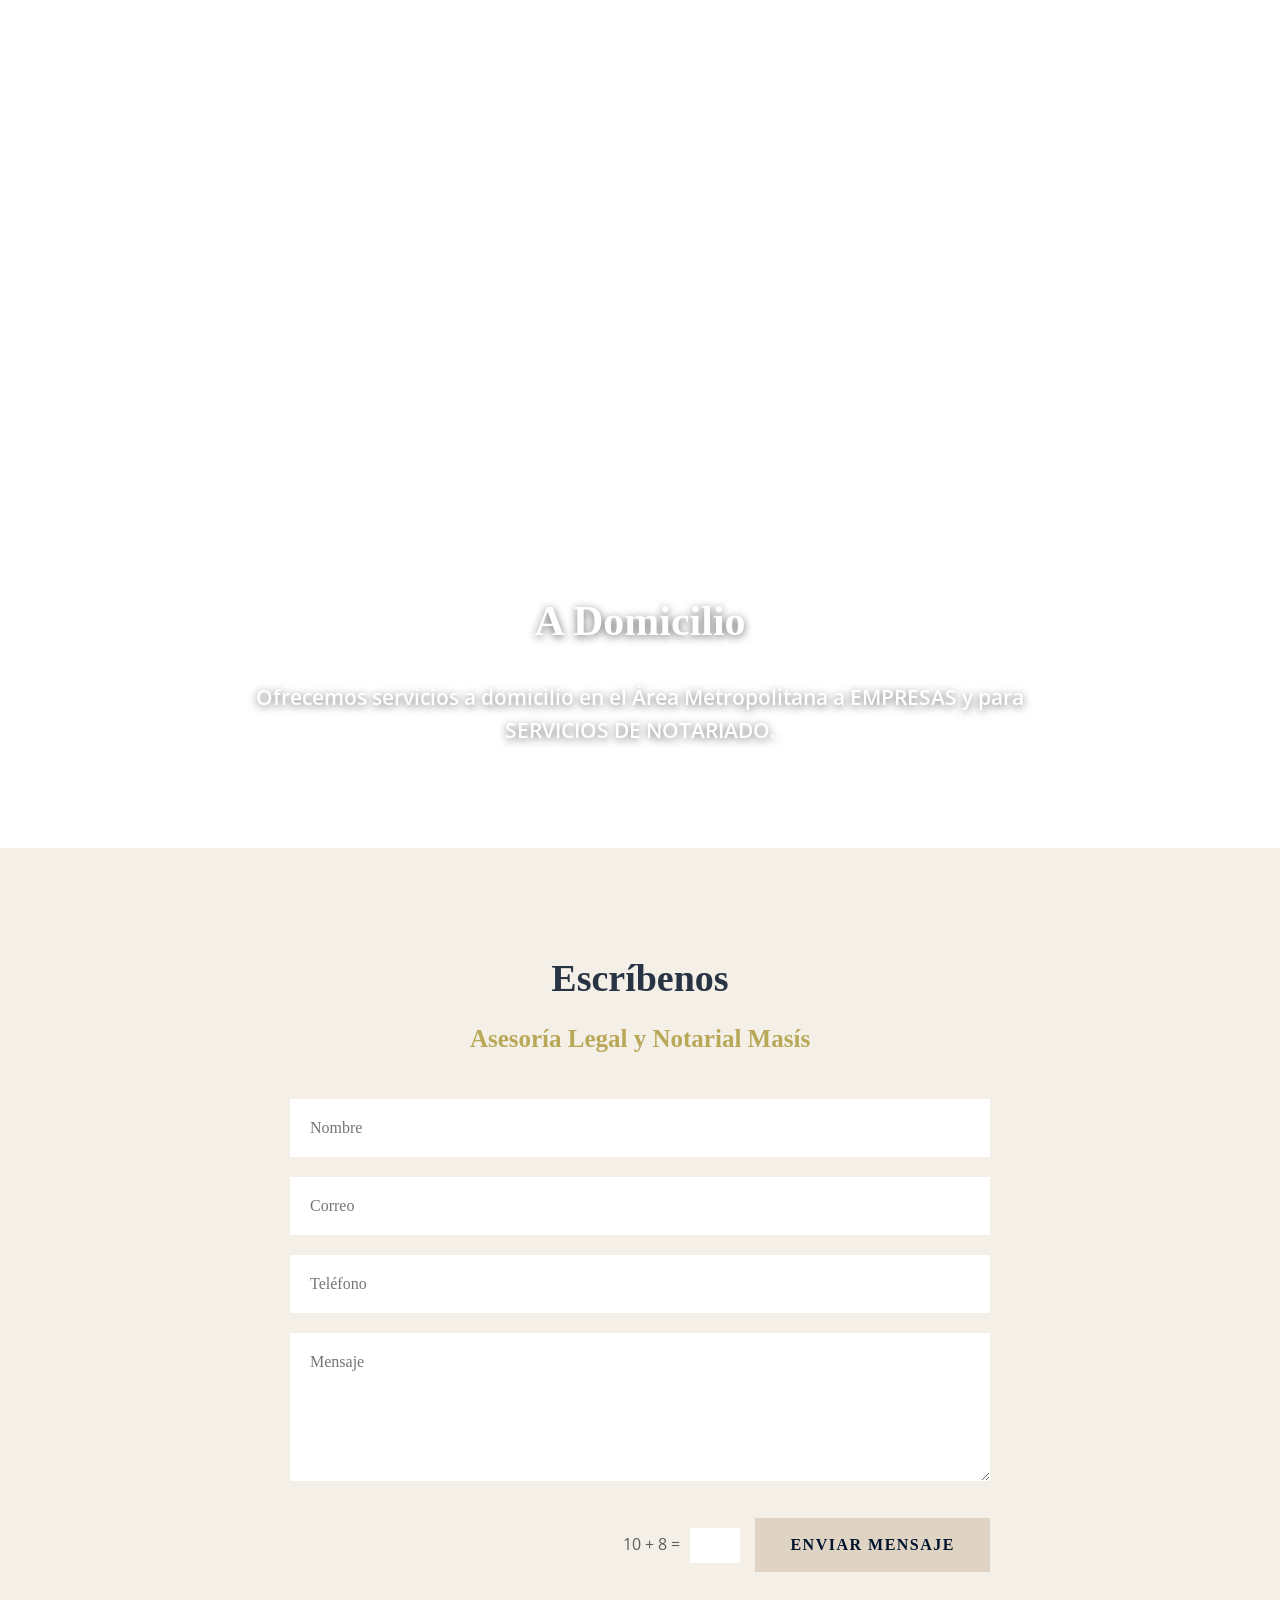
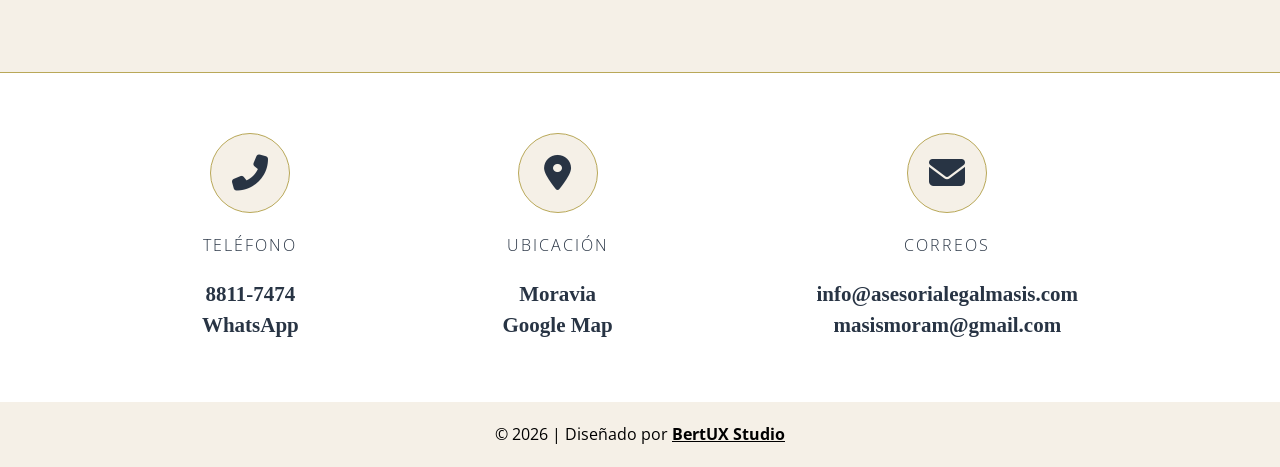
==== commit 4b4a0786: "Add files via upload" ====
--- a/index.html
+++ b/index.html
@@ -84,7 +84,7 @@
         </div>
         <div class="flip-grid">
           <!-- Card 1 -->
-          <div class="flip-card">
+          <div class="flip-card scroll-fade" style="transition-delay: 0.0s;">
             <div class="flip-card-inner">
               <div class="flip-card-front">
                 <i class="fas fa-car gold-icon"></i>
@@ -100,7 +100,7 @@
             </div>
           </div>
           <!-- Card 2 -->
-          <div class="flip-card">
+          <div class="flip-card scroll-fade" style="transition-delay: 0.1s;">
             <div class="flip-card-inner">
               <div class="flip-card-front">
                 <i class="fas fa-file-contract gold-icon"></i>
@@ -116,7 +116,7 @@
             </div>
           </div>
           <!-- Card 3 -->
-          <div class="flip-card">
+          <div class="flip-card scroll-fade" style="transition-delay: 0.2s;">
             <div class="flip-card-inner">
               <div class="flip-card-front">
                 <i class="fas fa-people-arrows gold-icon"></i>
@@ -132,7 +132,7 @@
             </div>
           </div>
           <!-- Card 4 -->
-          <div class="flip-card">
+          <div class="flip-card scroll-fade" style="transition-delay: 0.30000000000000004s;">
             <div class="flip-card-inner">
               <div class="flip-card-front">
                 <i class="fas fa-baby gold-icon"></i>
@@ -149,7 +149,7 @@
             </div>
           </div>
           <!-- Card 5 -->
-          <div class="flip-card">
+          <div class="flip-card scroll-fade" style="transition-delay: 0.4s;">
             <div class="flip-card-inner">
               <div class="flip-card-front">
                 <i class="fas fa-people-carry gold-icon"></i>
@@ -165,7 +165,7 @@
             </div>
           </div>
           <!-- Card 6 -->
-          <div class="flip-card">
+          <div class="flip-card scroll-fade" style="transition-delay: 0.5s;">
             <div class="flip-card-inner">
               <div class="flip-card-front">
                 <i class="fas fa-gavel gold-icon"></i>
@@ -246,18 +246,18 @@
       <h2 class="section-title text-center lang-en" style="display:none;">Recent Announcements</h2>
       <div class="container">
         <div class="recientes-grid">
-          <div class="reciente-card">
+          <div class="reciente-card scroll-fade">
             <div class="reciente-img">
-              <img alt="Credencial" src="assets/facebook_20231024-400x516.jpg" />
+              <img alt="Credencial" src="assets/facebook_20230109.jpg" />
             </div>
             <h4 class="lang-es">Credencial de Afiliación</h4>
             <h4 class="lang-en" style="display:none;">Affiliation Credential</h4>
             <p class="lang-es">Asociación Internacional de Profesionales en Derecho Costa Rica.</p>
             <p class="lang-en" style="display:none;">International Association of Law Professionals Costa Rica.</p>
           </div>
-          <div class="reciente-card">
+          <div class="reciente-card scroll-fade" style="transition-delay: 0.1s;">
             <div class="reciente-img">
-              <img alt="Marca" src="assets/facebook_20230516-400x516.jpg" />
+              <img alt="Marca" src="assets/facebook_20230221-400x516.jpg" />
             </div>
             <h4 class="lang-es">Nombre de Marca</h4>
             <h4 class="lang-en" style="display:none;">Brand Name</h4>
@@ -266,9 +266,9 @@
             <p class="lang-en" style="display:none;">Our Commercial Name is already registered in the Intellectual
               Property Registry.</p>
           </div>
-          <div class="reciente-card">
+          <div class="reciente-card scroll-fade" style="transition-delay: 0.2s;">
             <div class="reciente-img">
-              <img alt="Beneficiarios" src="assets/facebook_20230221-400x516.jpg" />
+              <img alt="Beneficiarios" src="assets/facebook_20230516-400x516.jpg" />
             </div>
             <h4 class="lang-es">Declaración Beneficiarios Finales</h4>
             <h4 class="lang-en" style="display:none;">Final Beneficiaries Declaration</h4>
@@ -276,9 +276,9 @@
             <p class="lang-en" style="display:none;">Final Beneficiaries Declaration submission time until June 30,
               2023.</p>
           </div>
-          <div class="reciente-card">
+          <div class="reciente-card scroll-fade" style="transition-delay: 0.3s;">
             <div class="reciente-img">
-              <img alt="Vehiculos" src="assets/facebook_20230109.jpg" />
+              <img alt="Vehiculos" src="assets/facebook_20231024-400x516.jpg" />
             </div>
             <h4 class="lang-es">Desinscripción de Vehículos</h4>
             <h4 class="lang-en" style="display:none;">Vehicle Deregistration</h4>
@@ -440,6 +440,27 @@
       "botName": "Hunter Lead",
       "language": "auto"
     });
+    // Scroll Fade Animation Observer
+    document.addEventListener("DOMContentLoaded", function () {
+      const observerOptions = {
+        root: null,
+        rootMargin: "0px",
+        threshold: 0.15
+      };
+
+      const observer = new IntersectionObserver((entries, observer) => {
+        entries.forEach(entry => {
+          if (entry.isIntersecting) {
+            entry.target.classList.add('is-visible');
+            observer.unobserve(entry.target);
+          }
+        });
+      }, observerOptions);
+
+      document.querySelectorAll('.scroll-fade').forEach((element) => {
+        observer.observe(element);
+      });
+    });
   </script>
 </body>
 
--- a/css/style.css
+++ b/css/style.css
@@ -502,37 +502,51 @@
 }
 
 .reciente-card {
-  border-radius: 10px;
-  overflow: hidden;
-  box-shadow: 0 2px 18px rgba(0, 0, 0, 0.3);
-  background-color: var(--white);
-  padding: 0 0 20px 0;
   text-align: left;
+  background: transparent;
+  box-shadow: none;
+  border-radius: 0;
+  padding: 0;
+  overflow: visible;
 }
 
 .reciente-img {
   width: 100%;
-  height: 250px;
-  /* Fixed height for uniformity */
-  overflow: hidden;
+  margin-bottom: 20px;
 }
 
 .reciente-img img {
   width: 100%;
-  height: 100%;
-  object-fit: cover;
+  height: auto;
+  border-radius: 12px;
+  box-shadow: 0px 10px 30px rgba(0, 0, 0, 0.15);
+  display: block;
 }
 
 .reciente-card h4 {
-  font-size: 18px;
-  line-height: 1.8;
-  margin: 15px 20px 5px;
+  font-size: 19px;
+  line-height: 1.5;
+  margin: 0 0 10px 0;
+  color: var(--text-dark);
 }
 
 .reciente-card p {
-  font-size: 14px;
+  font-size: 15px;
   color: var(--text-gray);
-  margin: 0 20px;
+  margin: 0;
+  line-height: 1.6;
+}
+
+/* Scroll Animations */
+.scroll-fade {
+  opacity: 0;
+  transform: translateY(40px);
+  transition: opacity 0.8s ease-out, transform 0.8s ease-out;
+}
+
+.scroll-fade.is-visible {
+  opacity: 1;
+  transform: translateY(0);
 }
 
 /* Domicilio Section */
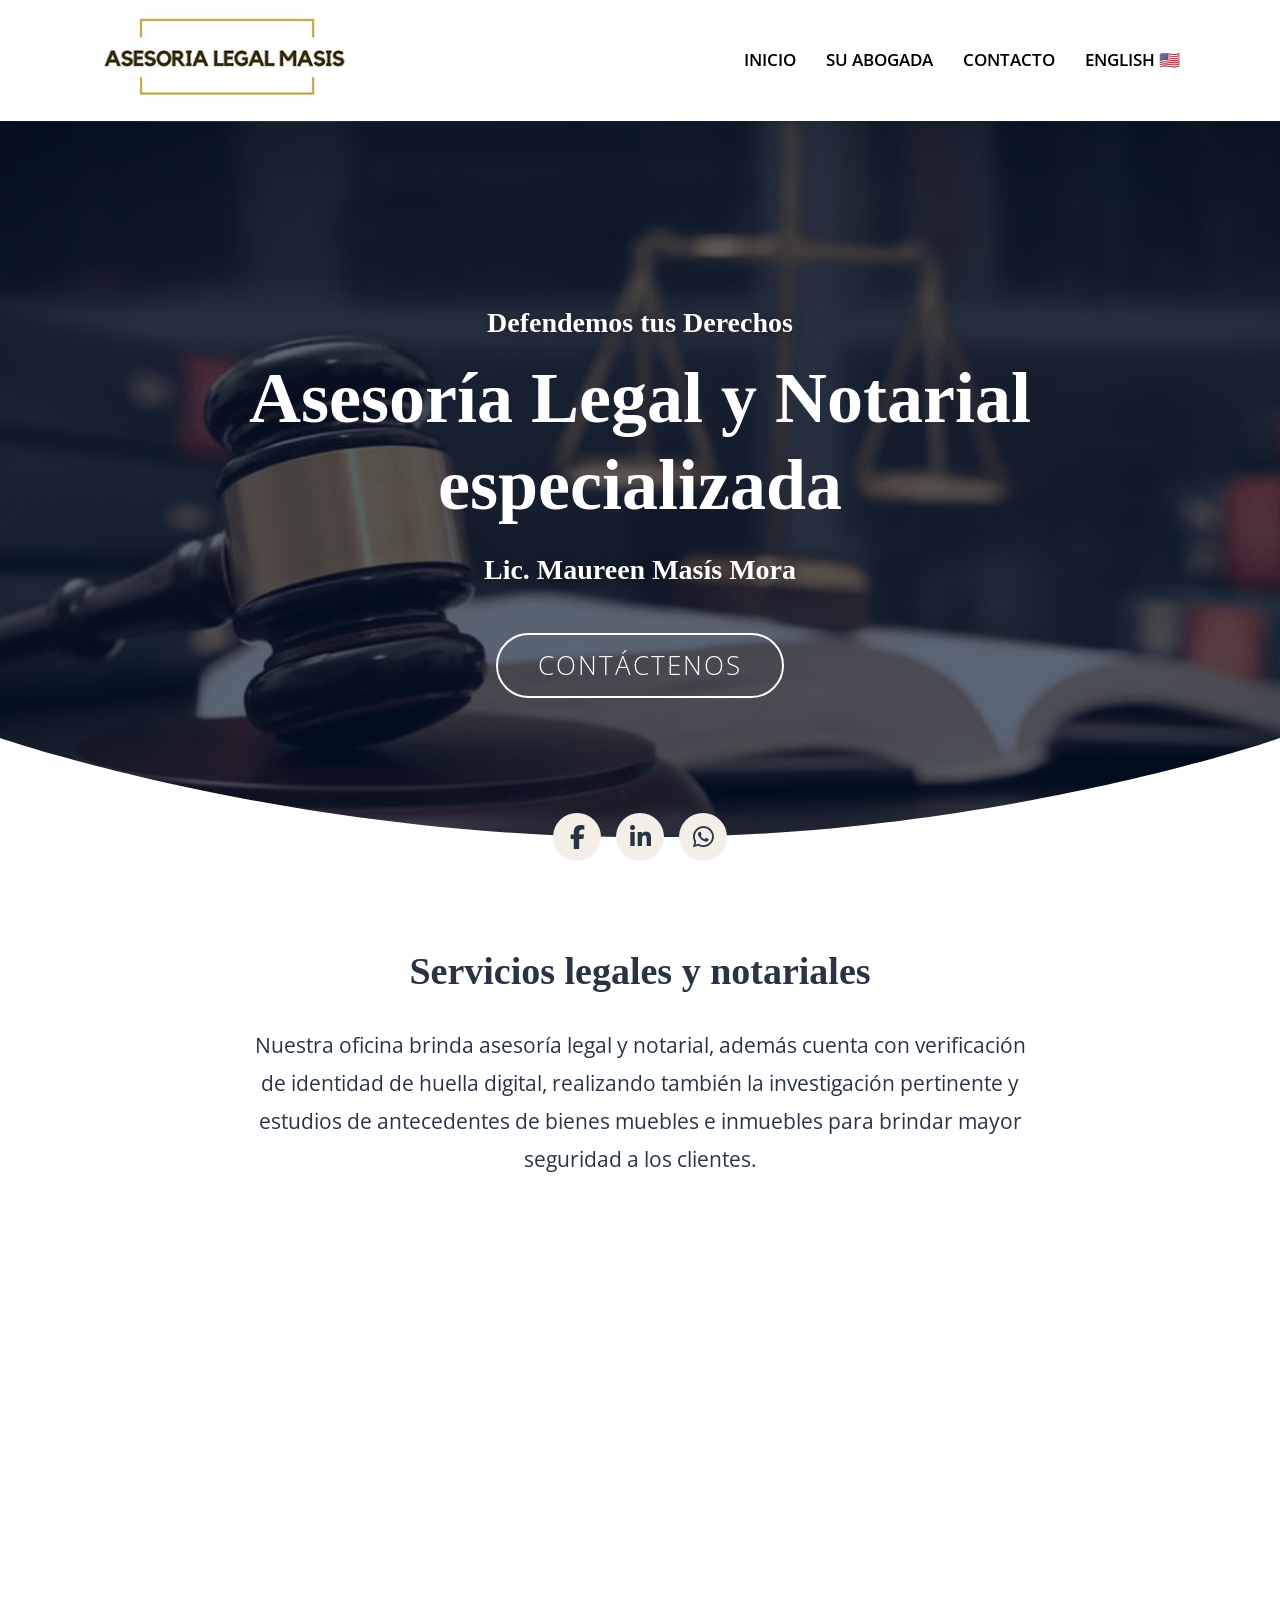
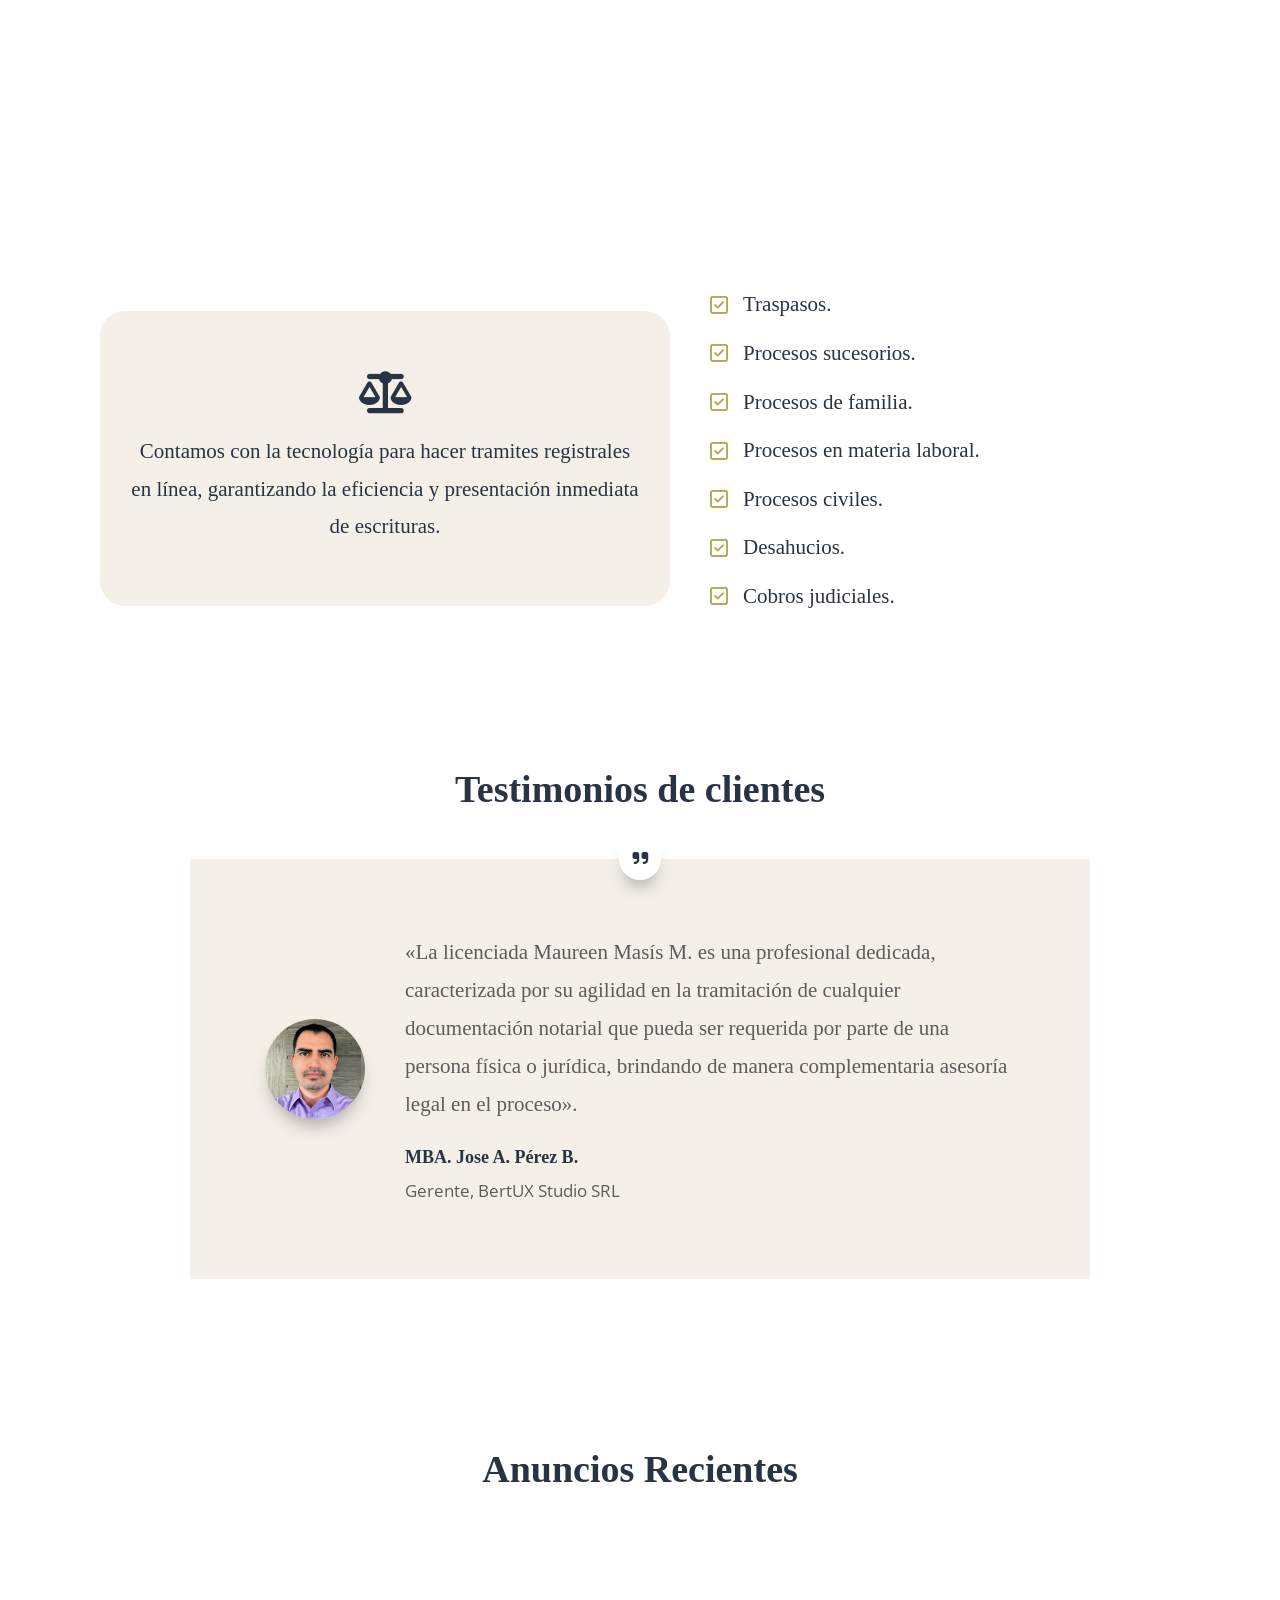
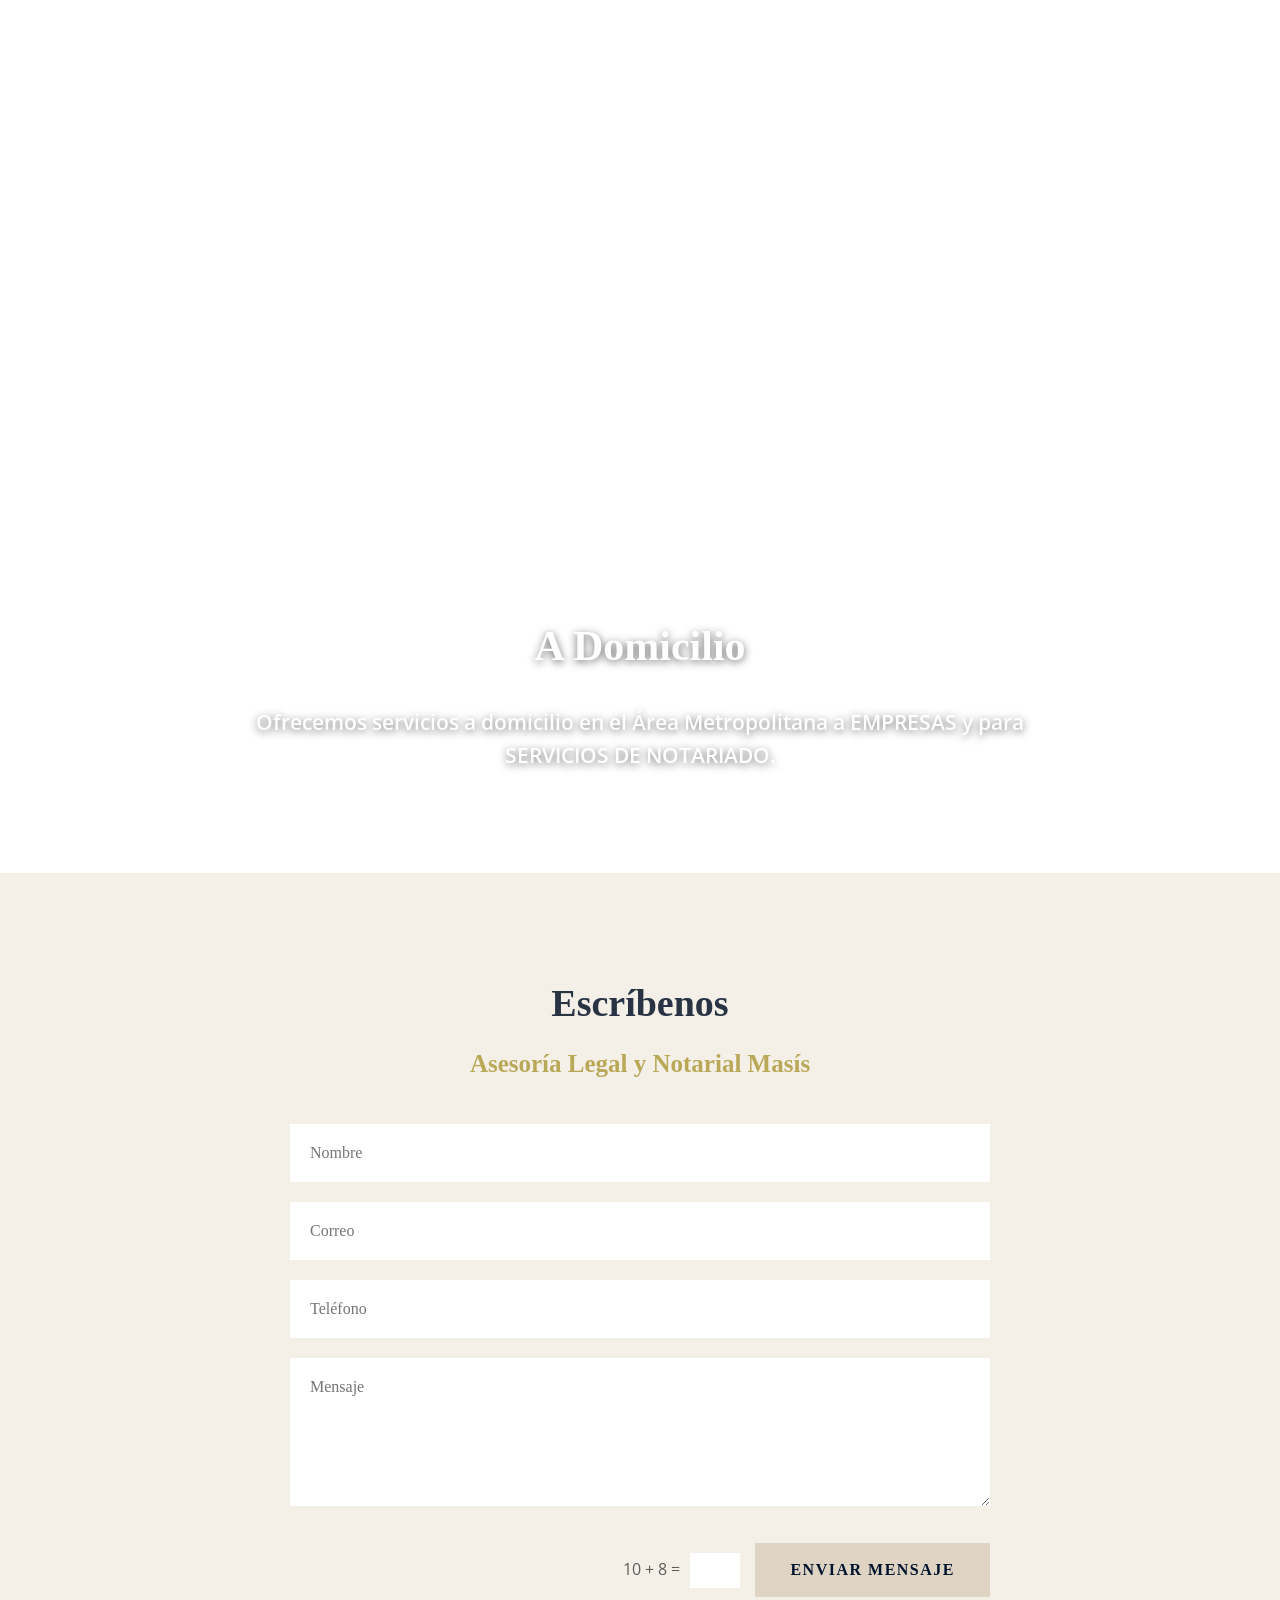
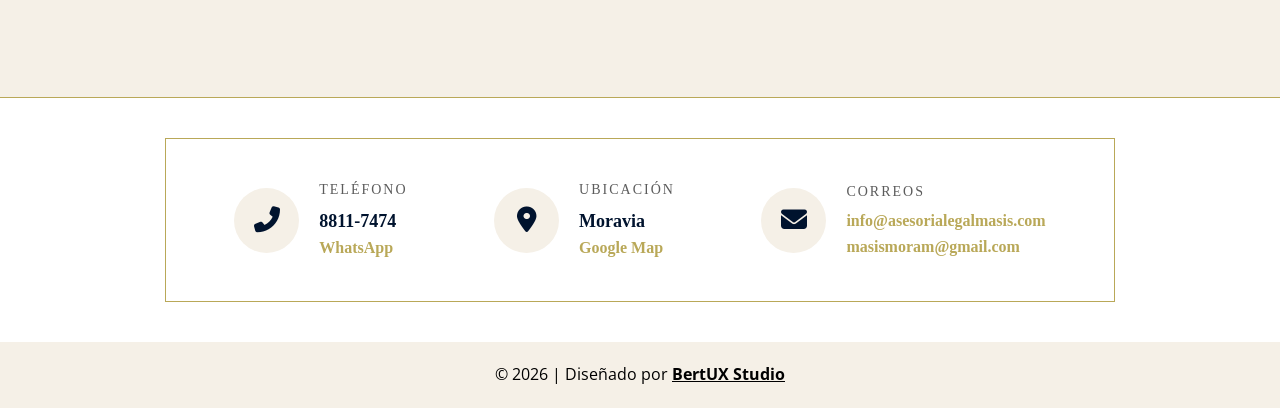
==== commit a0c9e2ce: "Add files via upload" ====
--- a/index.html
+++ b/index.html
@@ -10,7 +10,7 @@
   <link href="https://fonts.googleapis.com" rel="preconnect" />
   <link crossorigin="" href="https://fonts.gstatic.com" rel="preconnect" />
   <link
-    href="https://fonts.googleapis.com/css2?family=Georgia:ital,wght@0,400;0,700;1,400&amp;family=Open+Sans:wght@300;400;600;700&amp;display=swap"
+    href="https://fonts.googleapis.com/css2?family=Darker+Grotesque:wght@300;400;500;600;700;800;900&amp;family=Open+Sans:ital,wght@0,300;0,400;0,500;0,600;0,700;0,800;1,300;1,400;1,500;1,600;1,700;1,800&amp;display=swap"
     rel="stylesheet" />
   <!-- FontAwesome -->
   <link href="https://cdnjs.cloudflare.com/ajax/libs/font-awesome/6.4.0/css/all.min.css" rel="stylesheet" />
@@ -345,28 +345,70 @@
       </div>
     </section>
   </main>
-  <footer class="site-footer">
-    <div class="container footer-grid">
-      <div class="footer-widget text-center">
-        <div class="widget-icon-bg"><i class="fas fa-phone-alt widget-icon"></i></div>
-        <h4 class="lang-es">Teléfono</h4>
-        <h4 class="lang-en" style="display:none;">Phone</h4>
-        <p>8811-7474</p>
-        <p><a href="https://api.whatsapp.com/send/?phone=%2B50688117474" target="_blank">WhatsApp</a></p>
-      </div>
-      <div class="footer-widget text-center">
-        <div class="widget-icon-bg"><i class="fas fa-map-marker-alt widget-icon"></i></div>
-        <h4 class="lang-es">Ubicación</h4>
-        <h4 class="lang-en" style="display:none;">Location</h4>
-        <p>Moravia</p>
-        <p><a href="https://goo.gl/maps/QkNcrQAiK9fP6KB16" target="_blank">Google Map</a></p>
-      </div>
-      <div class="footer-widget text-center">
-        <div class="widget-icon-bg"><i class="fas fa-envelope widget-icon"></i></div>
-        <h4 class="lang-es">Correos</h4>
-        <h4 class="lang-en" style="display:none;">Emails</h4>
-        <p><a href="mailto:info@asesorialegalmasis.com">info@asesorialegalmasis.com</a></p>
-        <p><a href="mailto:masismoram@gmail.com">masismoram@gmail.com</a></p>
+  <footer class="site-footer" style="padding-top: 40px;">
+    <!-- Information Box Section -->
+    <div class="container">
+      <div
+        style="border: 1px solid var(--gold); padding: 40px; display: flex; justify-content: space-around; align-items: center; flex-wrap: wrap; gap: 30px; max-width: 950px; margin: 0 auto; margin-bottom: 40px; min-height: 140px;">
+        <!-- Phone -->
+        <div style="display: flex; align-items: center; gap: 20px;">
+          <div
+            style="background-color: var(--bg-light); border-radius: 50%; width: 65px; height: 65px; display: flex; align-items: center; justify-content: center;">
+            <i class="fas fa-phone-alt" style="font-size: 26px; color: var(--primary);"></i>
+          </div>
+          <div style="text-align: left;">
+            <h4 class="lang-es"
+              style="color: var(--text-gray); font-size: 14px; font-weight: 300; letter-spacing: 2px; text-transform: uppercase; margin-bottom: 5px;">
+              Teléfono</h4>
+            <h4 class="lang-en"
+              style="display:none; color: var(--text-gray); font-size: 14px; font-weight: 300; letter-spacing: 2px; text-transform: uppercase; margin-bottom: 5px;">
+              Phone</h4>
+            <p
+              style="margin:0; font-weight: 700; font-size: 18px; font-family: var(--font-headings); color: var(--primary);">
+              8811-7474</p>
+            <p style="margin:0; color: var(--gold); font-family: var(--font-headings); font-weight: 600;"><a
+                href="https://wa.me/50688117474">WhatsApp</a></p>
+          </div>
+        </div>
+        <!-- Location -->
+        <div style="display: flex; align-items: center; gap: 20px;">
+          <div
+            style="background-color: var(--bg-light); border-radius: 50%; width: 65px; height: 65px; display: flex; align-items: center; justify-content: center;">
+            <i class="fas fa-map-marker-alt" style="font-size: 26px; color: var(--primary);"></i>
+          </div>
+          <div style="text-align: left;">
+            <h4 class="lang-es"
+              style="color: var(--text-gray); font-size: 14px; font-weight: 300; letter-spacing: 2px; text-transform: uppercase; margin-bottom: 5px;">
+              Ubicación</h4>
+            <h4 class="lang-en"
+              style="display:none; color: var(--text-gray); font-size: 14px; font-weight: 300; letter-spacing: 2px; text-transform: uppercase; margin-bottom: 5px;">
+              Location</h4>
+            <p
+              style="margin:0; font-weight: 700; font-size: 18px; font-family: var(--font-headings); color: var(--primary);">
+              Moravia</p>
+            <p style="margin:0; color: var(--gold); font-family: var(--font-headings); font-weight: 600;"><a
+                href="https://goo.gl/maps/QkNcrQAiK9fP6KB16" target="_blank">Google Map</a></p>
+          </div>
+        </div>
+        <!-- Email -->
+        <div style="display: flex; align-items: center; gap: 20px;">
+          <div
+            style="background-color: var(--bg-light); border-radius: 50%; width: 65px; height: 65px; display: flex; align-items: center; justify-content: center;">
+            <i class="fas fa-envelope" style="font-size: 26px; color: var(--primary);"></i>
+          </div>
+          <div style="text-align: left;">
+            <h4 class="lang-es"
+              style="color: var(--text-gray); font-size: 14px; font-weight: 300; letter-spacing: 2px; text-transform: uppercase; margin-bottom: 5px;">
+              Correos</h4>
+            <h4 class="lang-en"
+              style="display:none; color: var(--text-gray); font-size: 14px; font-weight: 300; letter-spacing: 2px; text-transform: uppercase; margin-bottom: 5px;">
+              Emails</h4>
+            <p style="margin:0; font-family: var(--font-headings); font-weight: 600;"><a
+                href="mailto:info@asesorialegalmasis.com" style="color:var(--gold);">info@asesorialegalmasis.com</a></p>
+            <p style="margin:0; font-family: var(--font-headings); font-weight: 600;"><a
+                href="mailto:masismoram@gmail.com" style="color:var(--gold);">masismoram@gmail.com</a></p>
+          </div>
+        </div>
       </div>
     </div>
     <div class="footer-bottom">
--- a/css/style.css
+++ b/css/style.css
@@ -503,37 +503,41 @@
 
 .reciente-card {
   text-align: left;
-  background: transparent;
+  background-color: var(--white);
+  box-shadow: 0px 4px 15px rgba(0, 0, 0, 0.1);
+  border-radius: 8px;
+  padding: 0 0 25px 0;
+  overflow: hidden;
+  transition: transform 0.3s ease;
+}
+
+.reciente-img {
+  width: 100%;
+  margin-bottom: 20px;
+}
+
+.reciente-img img {
+  width: 100%;
+  height: auto;
+  border-radius: 0;
   box-shadow: none;
-  border-radius: 0;
-  padding: 0;
-  overflow: visible;
-}
-
-.reciente-img {
-  width: 100%;
-  margin-bottom: 20px;
-}
-
-.reciente-img img {
-  width: 100%;
-  height: auto;
-  border-radius: 12px;
-  box-shadow: 0px 10px 30px rgba(0, 0, 0, 0.15);
   display: block;
 }
 
 .reciente-card h4 {
+  font-family: var(--font-headings);
   font-size: 19px;
+  font-weight: 700;
   line-height: 1.5;
-  margin: 0 0 10px 0;
+  margin: 0 25px 10px 25px;
   color: var(--text-dark);
 }
 
 .reciente-card p {
+  font-family: var(--font-body);
   font-size: 15px;
   color: var(--text-gray);
-  margin: 0;
+  margin: 0 25px;
   line-height: 1.6;
 }
 
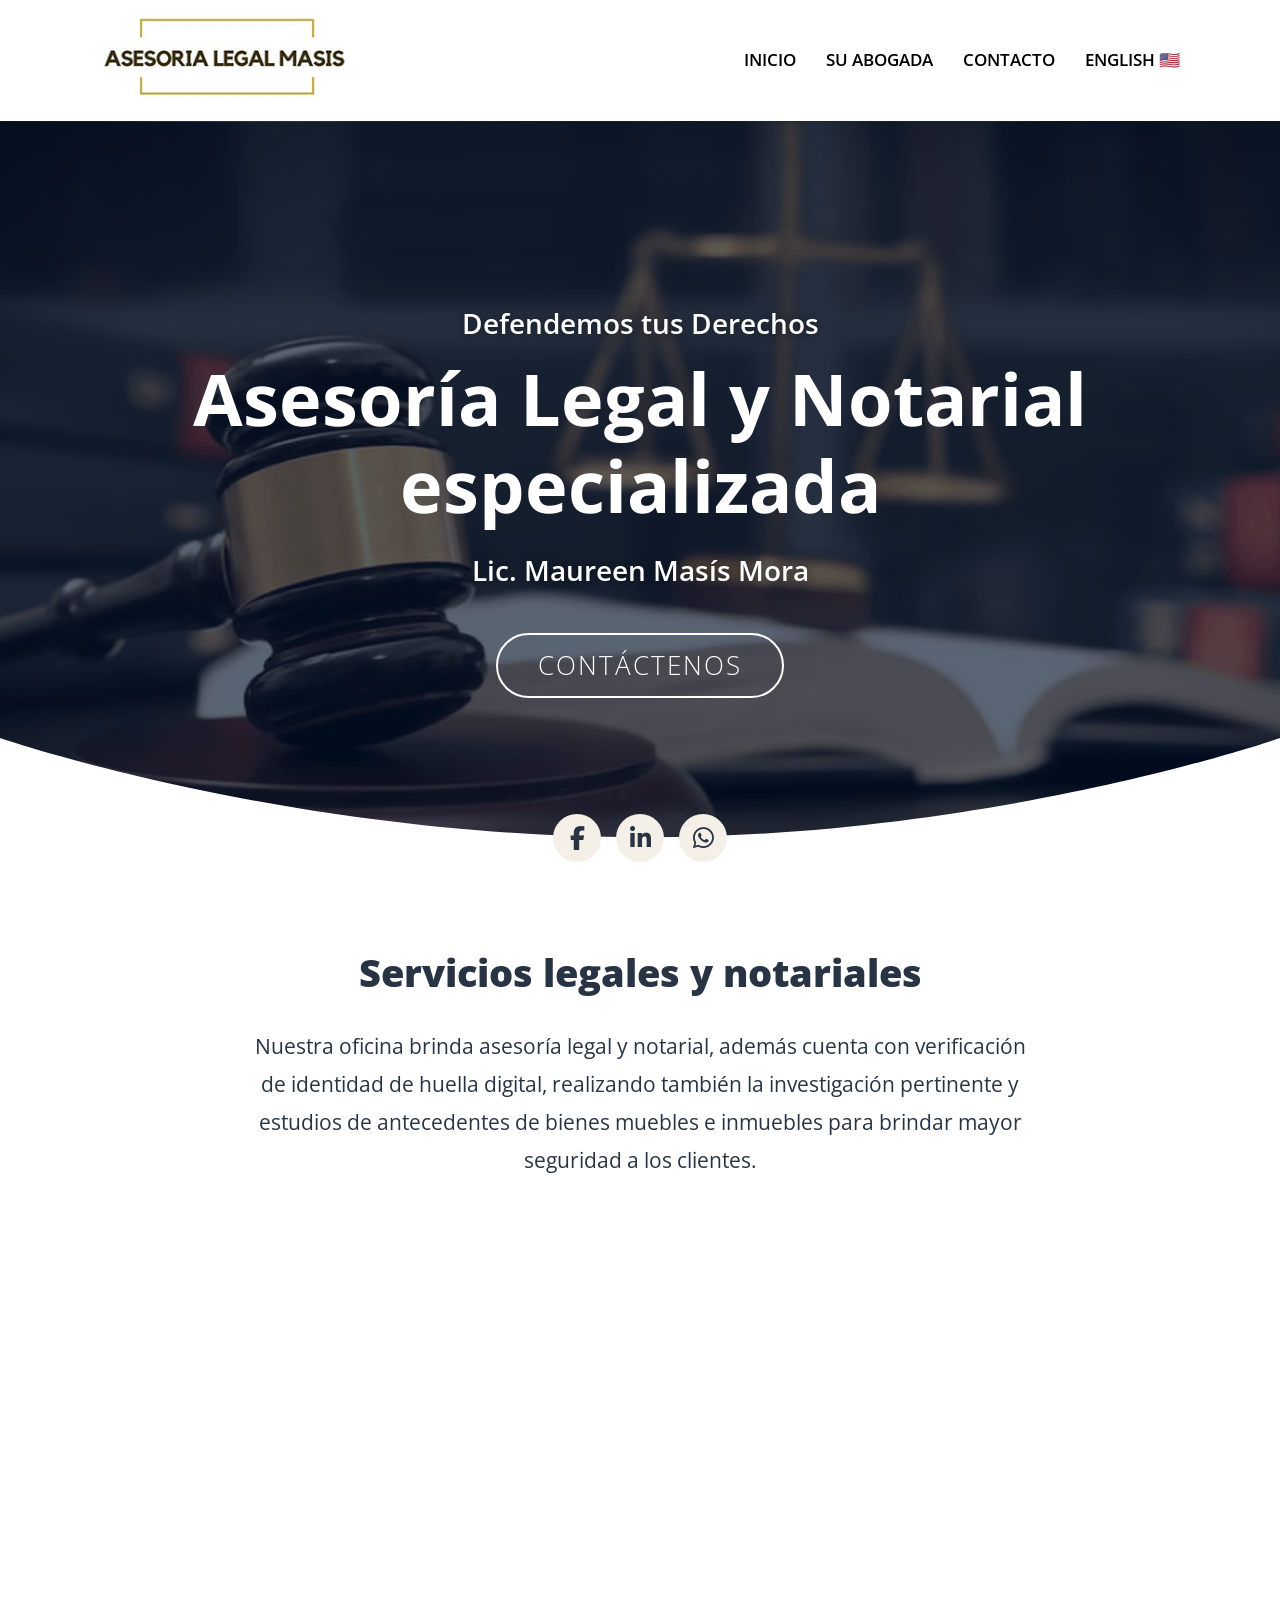
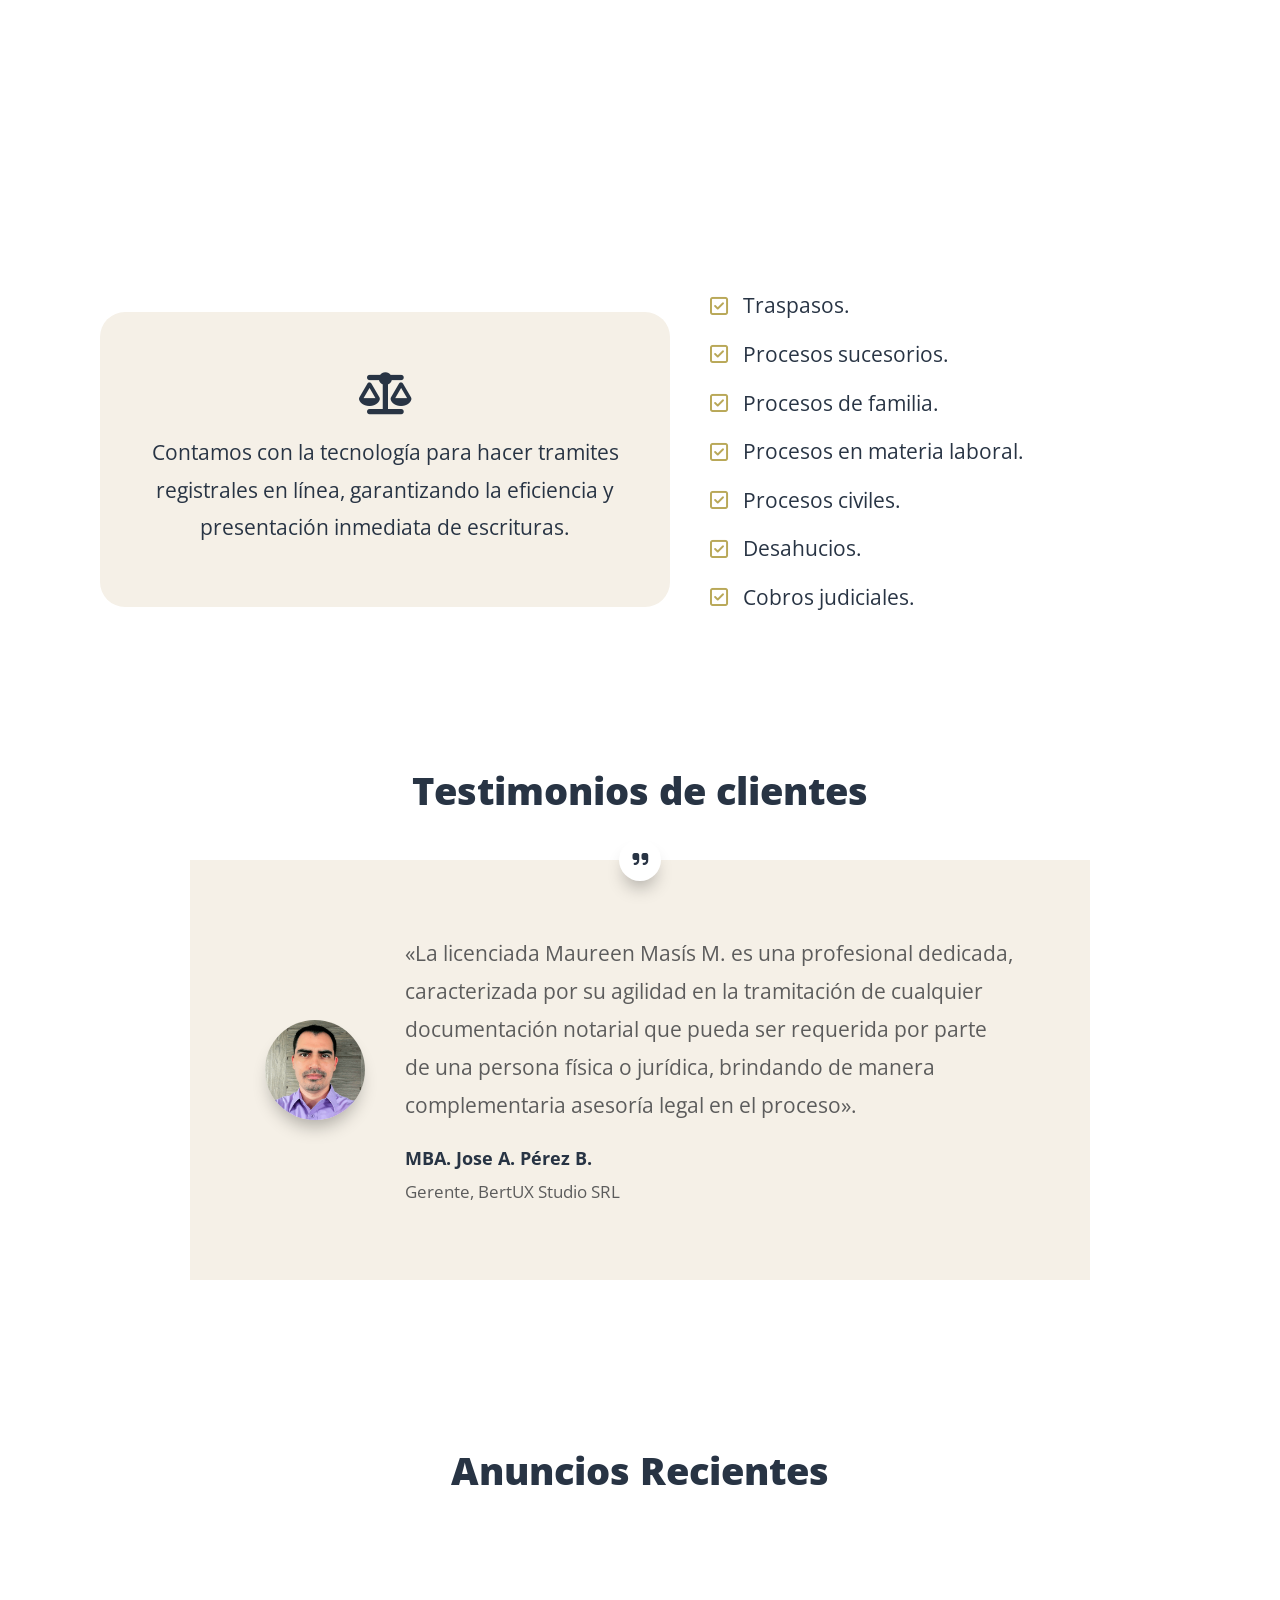
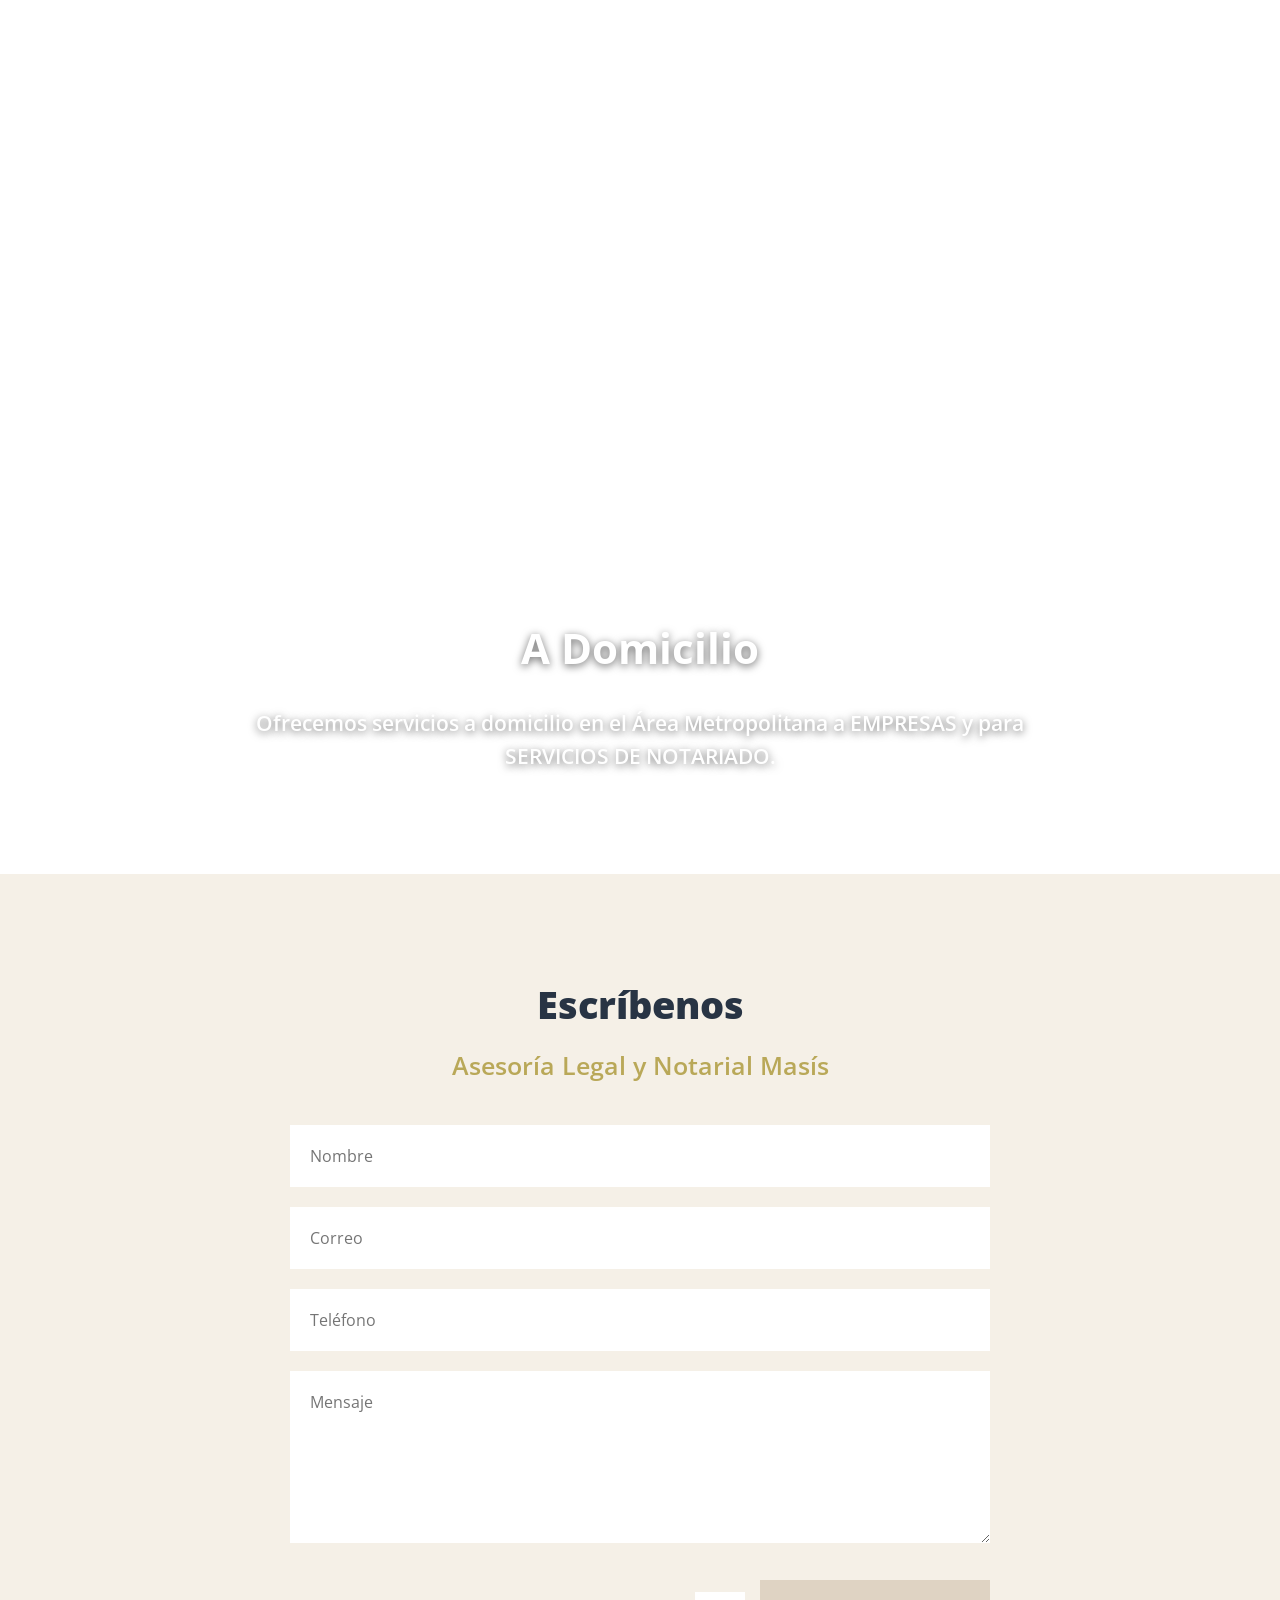
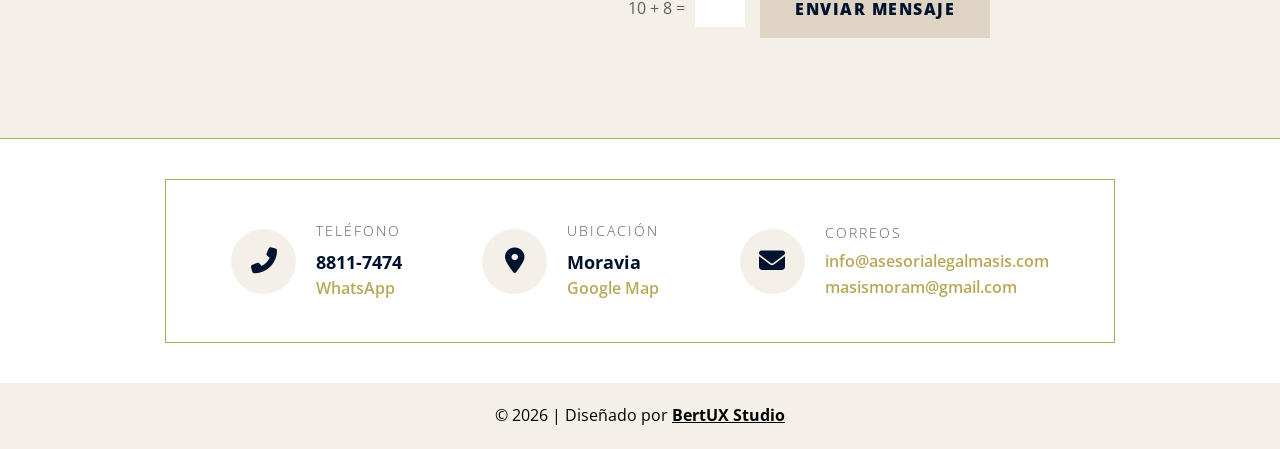
==== commit da4452ab: "Add files via upload" ====
--- a/index.html
+++ b/index.html
@@ -58,7 +58,7 @@
       </div>
     </section>
     <!-- Social Media Bar -->
-    <section class="social-bar">
+    <section class="social-bar" style="margin-top: -24px;">
       <div class="container">
         <div class="social-links">
           <a class="social-circle" href="https://www.facebook.com/asesorialegalmasis/" target="_blank"><i
@@ -185,7 +185,7 @@
     </section>
     <!-- Tech Section -->
     <section class="tech-section">
-      <div class="container tech-container">
+      <div class="container tech-container" style="align-items: center;">
         <div class="tech-card">
           <i class="fas fa-balance-scale"></i>
           <p class="lang-es">Contamos con la tecnología para hacer tramites registrales en línea, garantizando la
--- a/css/style.css
+++ b/css/style.css
@@ -8,7 +8,7 @@
   --text-dark: #283444;
   --text-gray: #5C5C5C;
   --white: #ffffff;
-  --font-headings: 'Georgia', serif;
+  --font-headings: 'Open Sans', sans-serif;
   --font-body: 'Open Sans', sans-serif;
   --box-shadow: 0 10px 30px rgba(0, 0, 0, 0.05);
 }
@@ -238,8 +238,8 @@
 .social-bar {
   padding: 0;
   text-align: center;
-  margin-top: -25px;
-  /* Pull it slightly into the curve */
+  margin-top: -24px;
+  /* Centered perfectly on the boundary curve */
   position: relative;
   z-index: 2;
 }
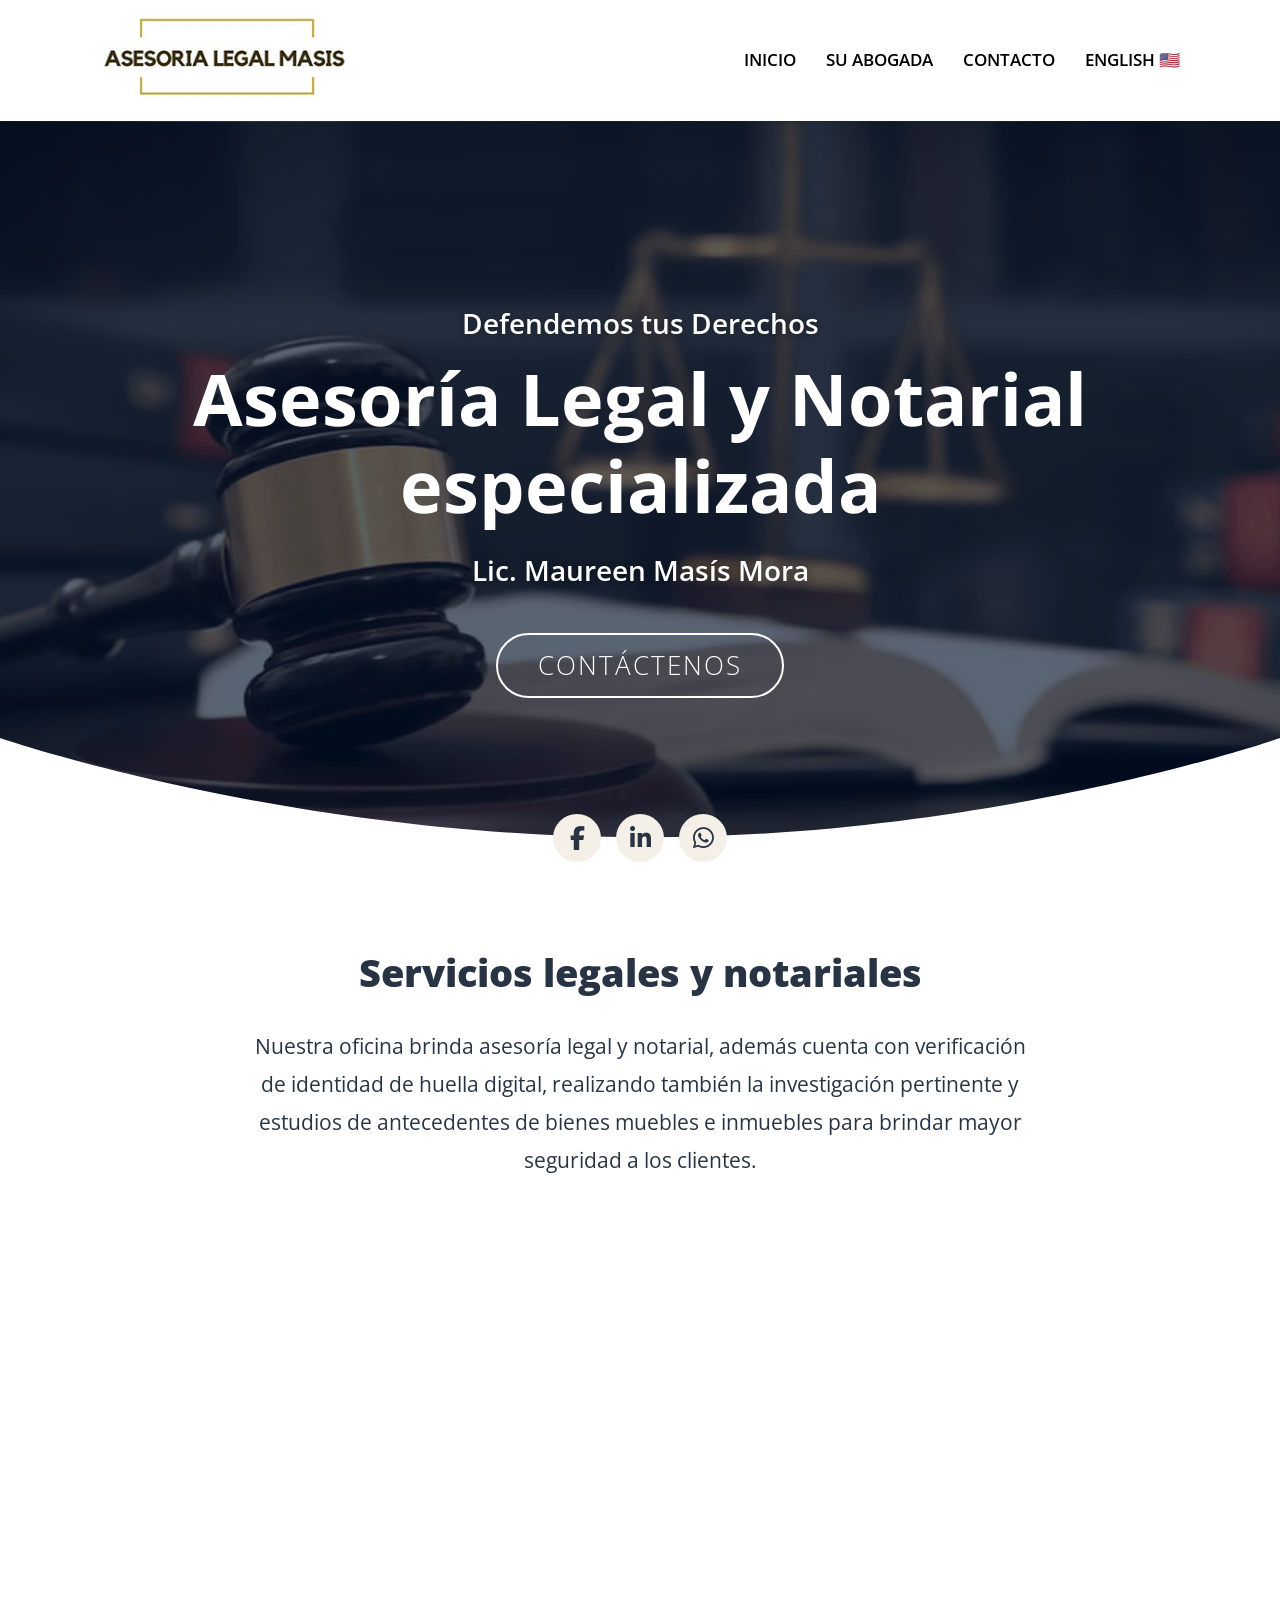
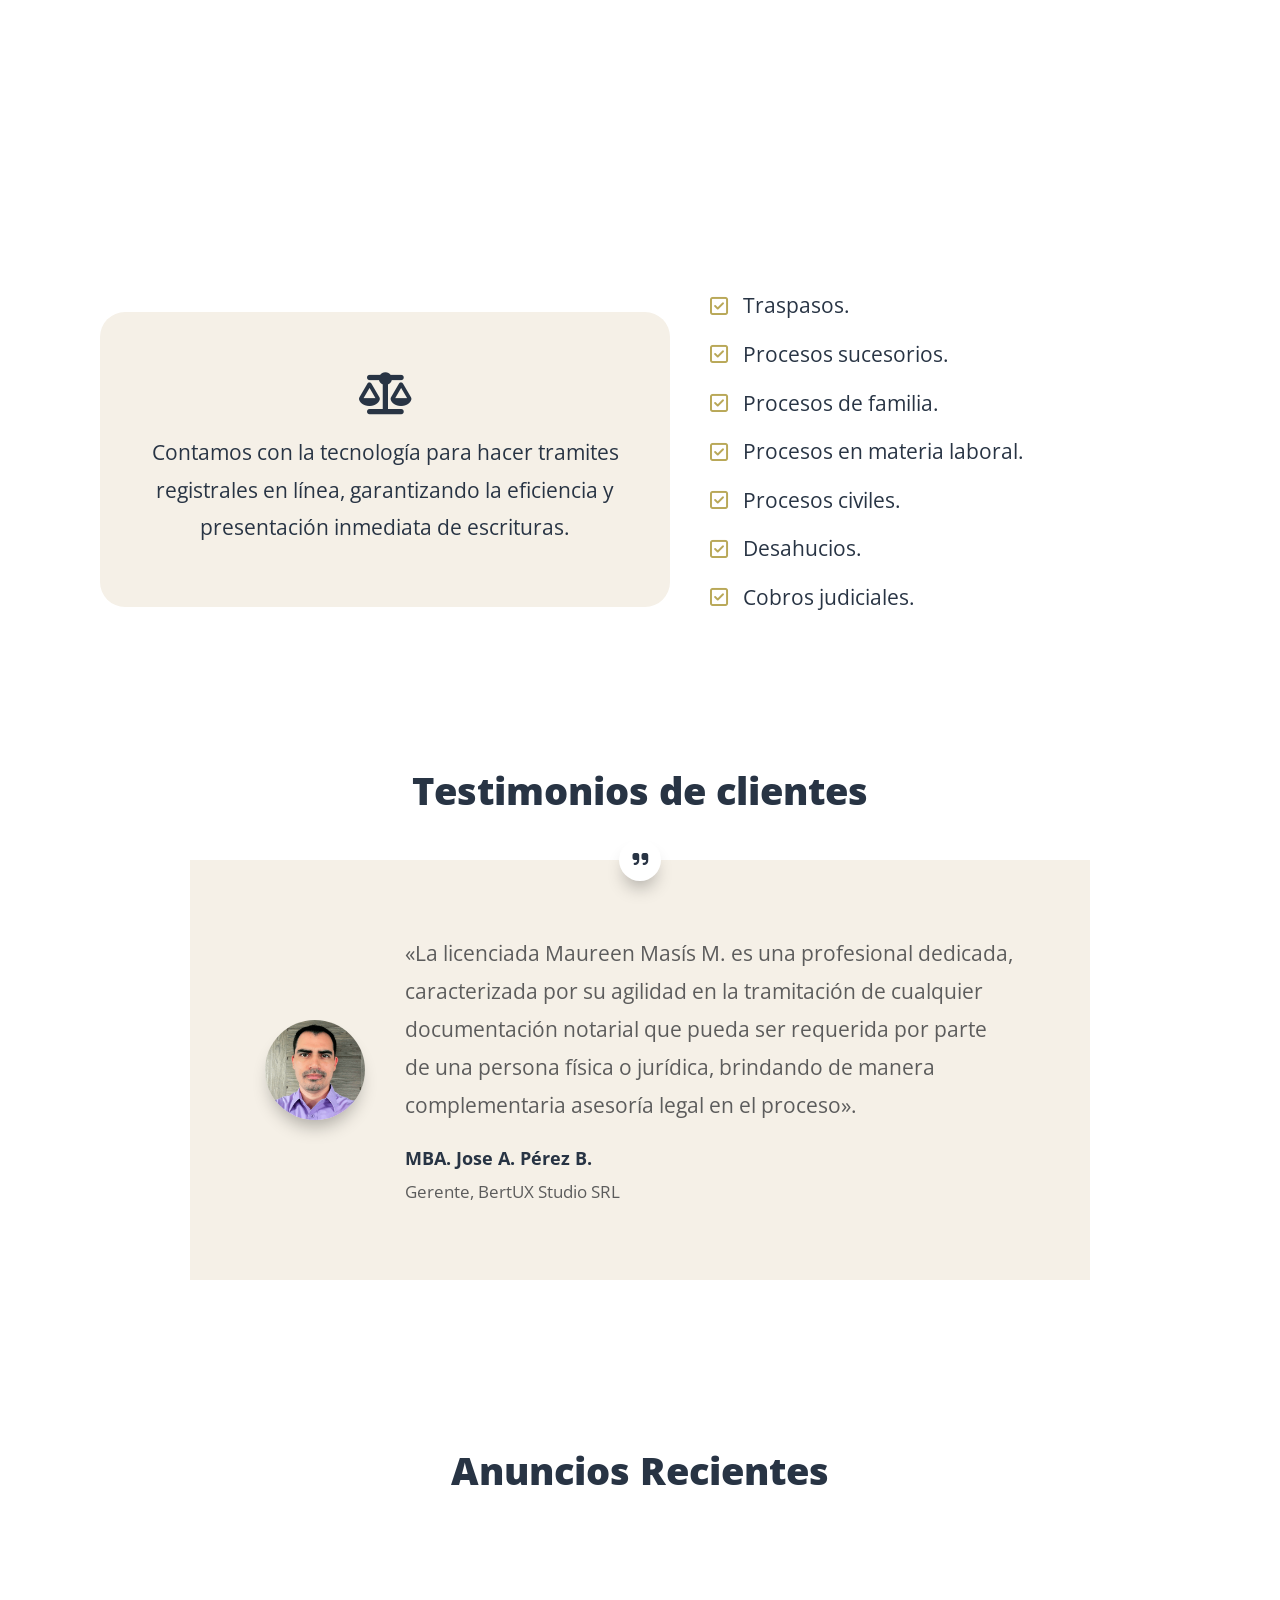
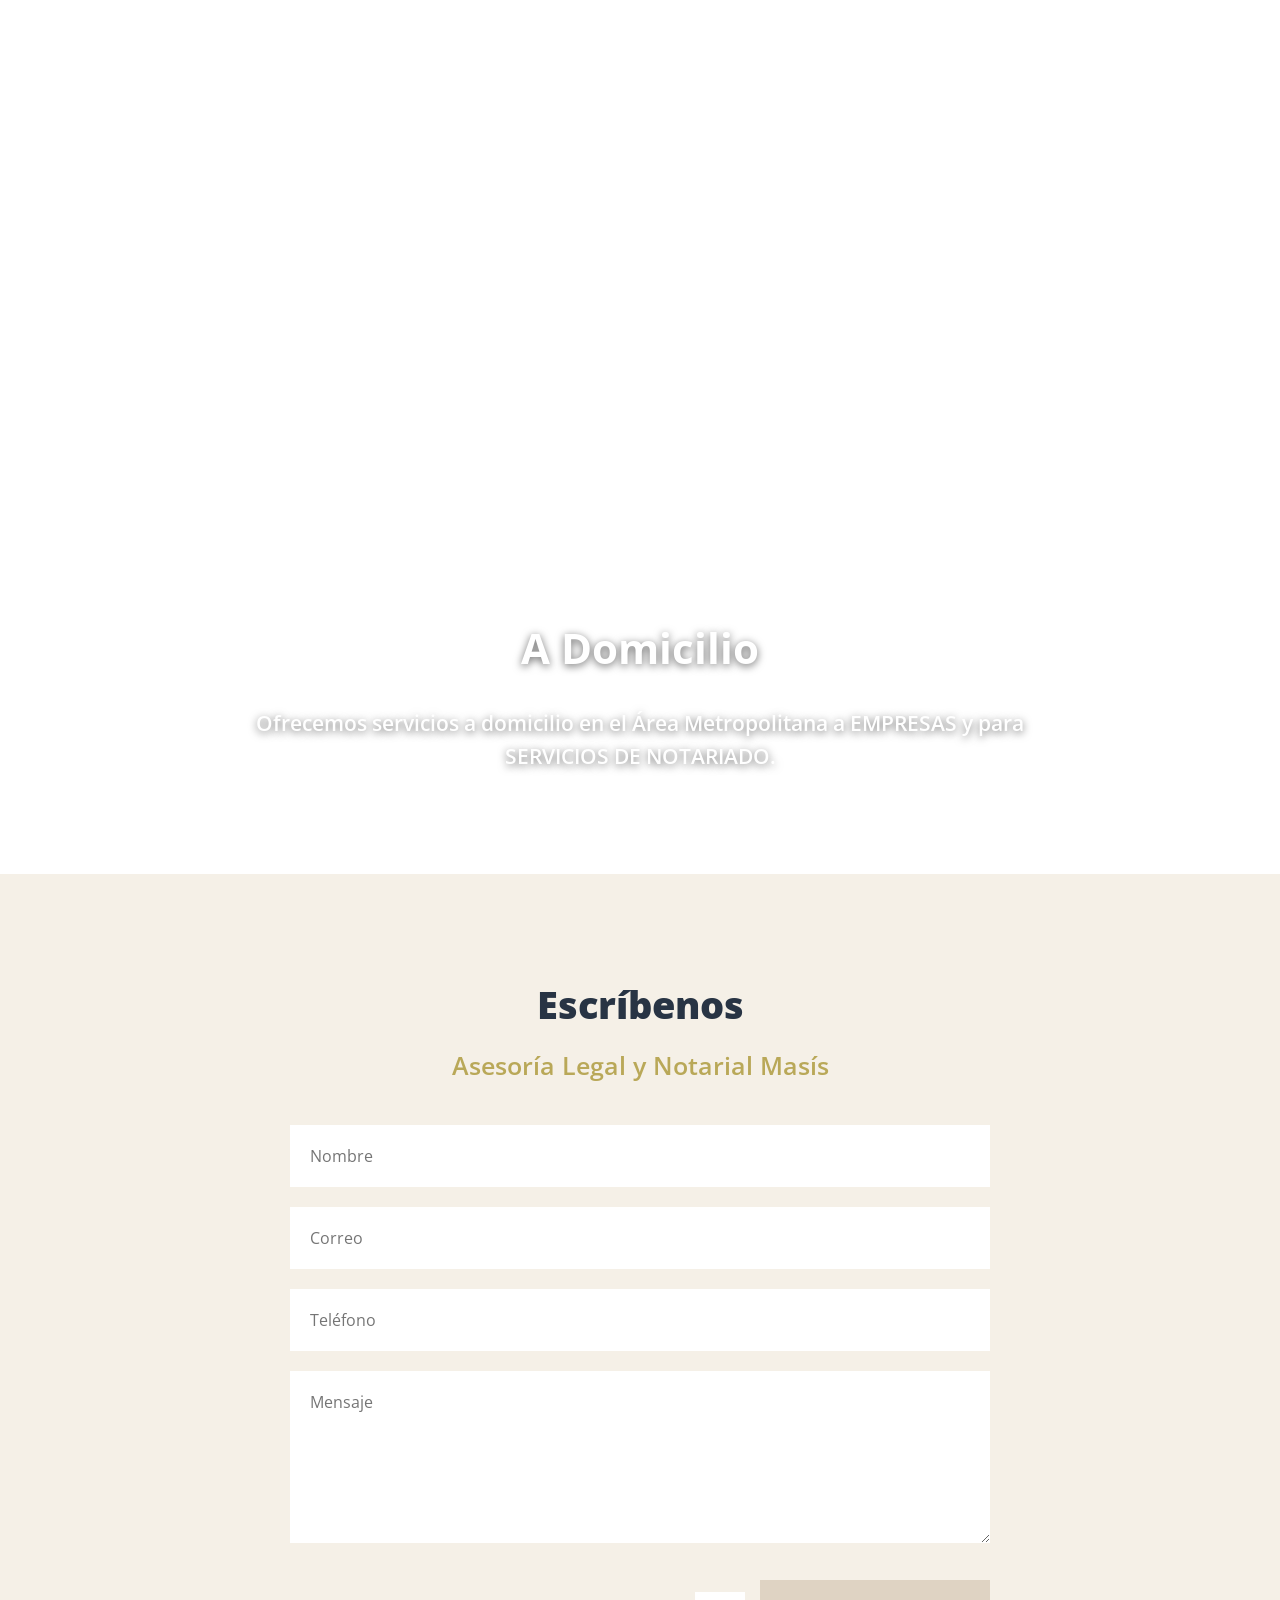
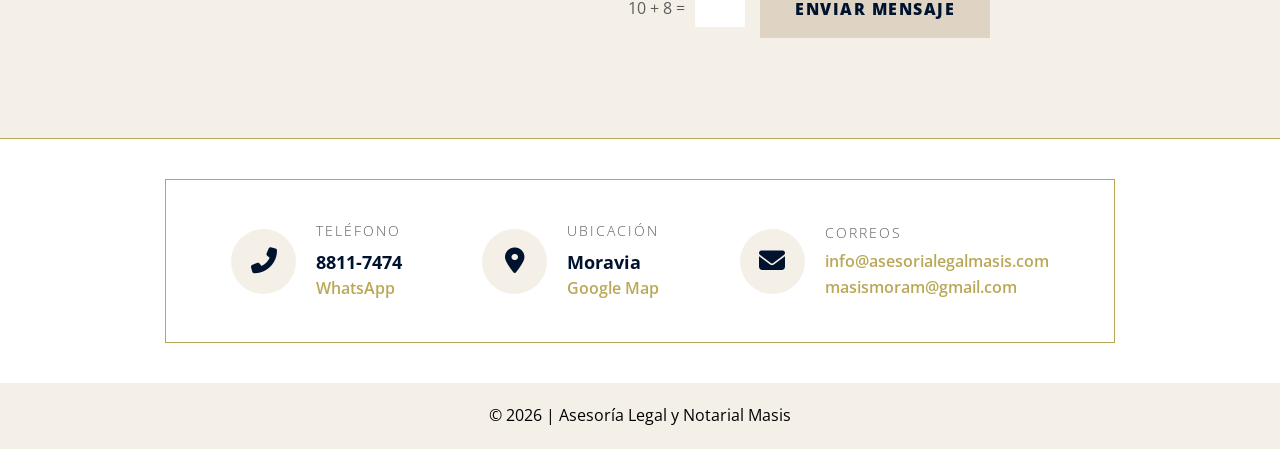
==== commit 3c0ba536: "Update index.html" ====
--- a/index.html
+++ b/index.html
@@ -15,7 +15,7 @@
   <!-- FontAwesome -->
   <link href="https://cdnjs.cloudflare.com/ajax/libs/font-awesome/6.4.0/css/all.min.css" rel="stylesheet" />
   <!-- Custom CSS -->
-  <link href="css/style.css?v=2.0" rel="stylesheet" />
+  <link href="css/style.css?v=2.1" rel="stylesheet" />
 </head>
 
 <body class="lang-active-es">
@@ -58,7 +58,7 @@
       </div>
     </section>
     <!-- Social Media Bar -->
-    <section class="social-bar" style="margin-top: -24px;">
+    <section class="social-bar">
       <div class="container">
         <div class="social-links">
           <a class="social-circle" href="https://www.facebook.com/asesorialegalmasis/" target="_blank"><i
@@ -185,7 +185,7 @@
     </section>
     <!-- Tech Section -->
     <section class="tech-section">
-      <div class="container tech-container" style="align-items: center;">
+      <div class="container tech-container">
         <div class="tech-card">
           <i class="fas fa-balance-scale"></i>
           <p class="lang-es">Contamos con la tecnología para hacer tramites registrales en línea, garantizando la
@@ -411,12 +411,10 @@
         </div>
       </div>
     </div>
-    <div class="footer-bottom">
-      <p class="lang-es">© 2026 | Diseñado por <strong><a href="https://bertux.net/" target="_blank">BertUX
-            Studio</a></strong></p>
-      <p class="lang-en" style="display:none;">© 2026 | Designed by <strong><a href="https://bertux.net/"
-            target="_blank">BertUX Studio</a></strong></p>
-    </div>
+<div class="footer-bottom">
+    <p class="lang-es">© 2026 | Asesoría Legal y Notarial Masis</p>
+    <p class="lang-en" style="display:none;">© 2026 | Masis Legal and Notarial Advisory</p>
+</div>
   </footer>
   <!-- Interactive Scripts -->
   <script>
@@ -506,4 +504,4 @@
   </script>
 </body>
 
-</html>+</html>
